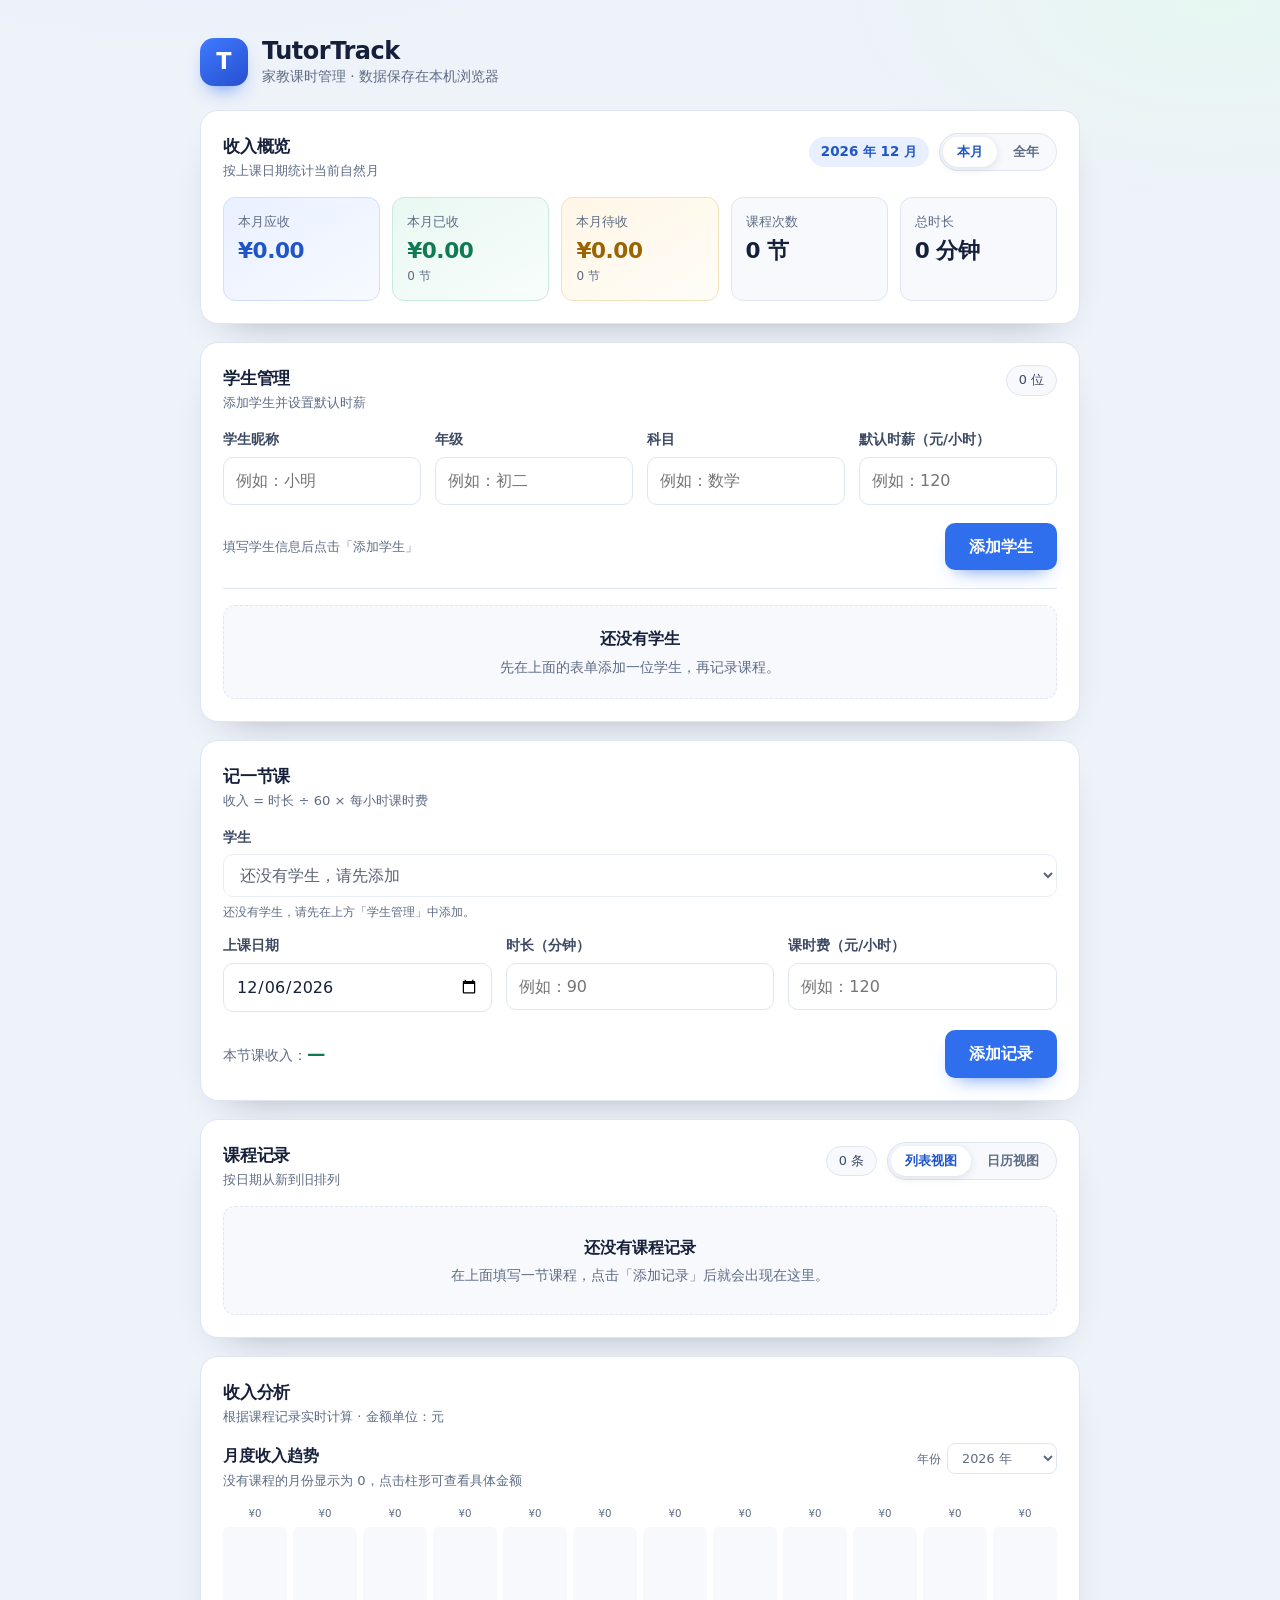
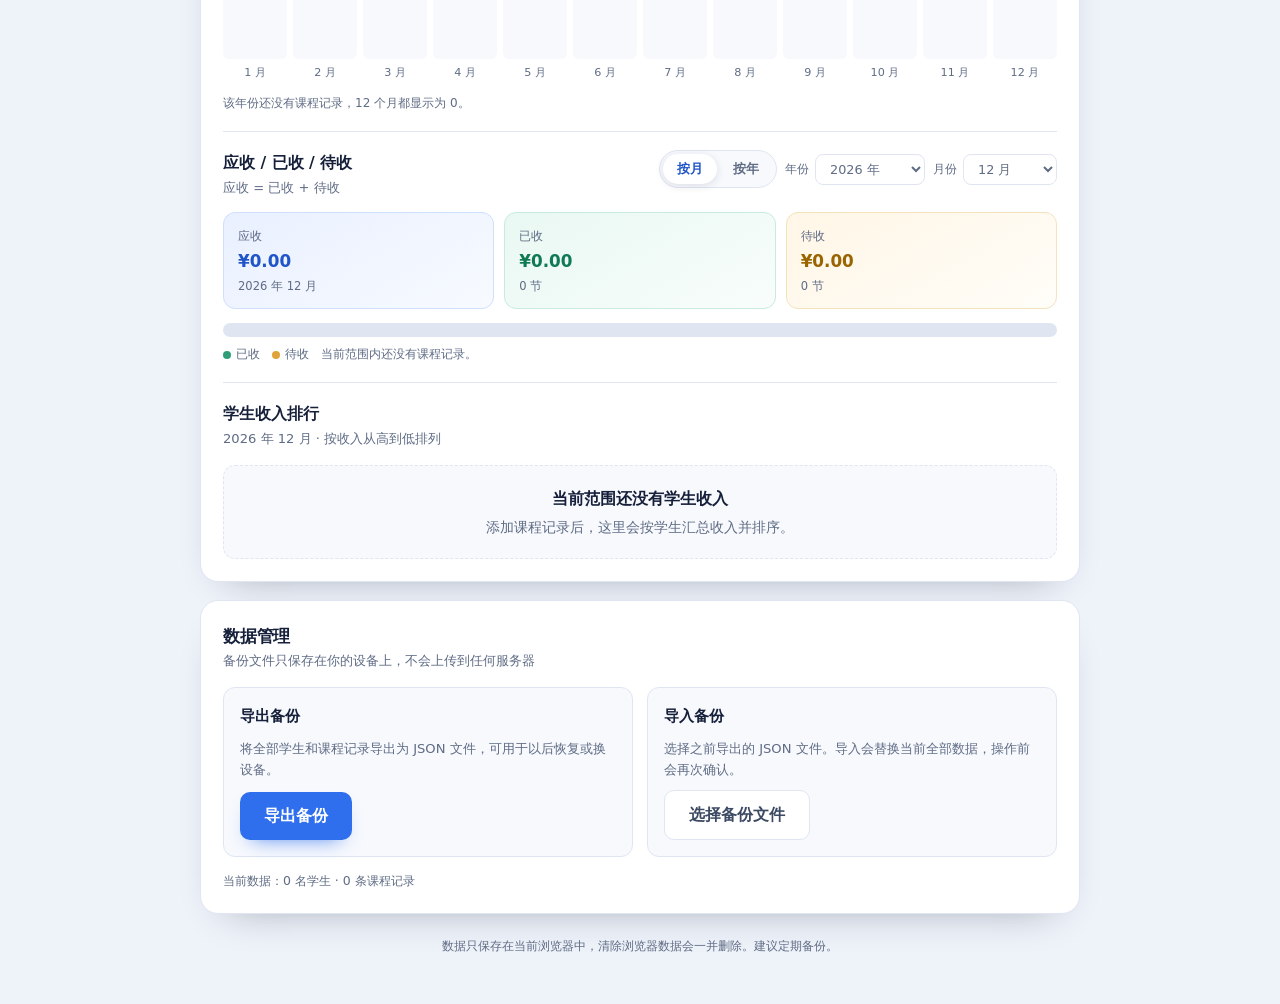
==== index.html @ cd9ab3ee "First version for Simplified Chinese" ====
<!DOCTYPE html>
<html lang="zh-CN">
<head>
  <meta charset="UTF-8">
  <meta name="viewport" content="width=device-width, initial-scale=1">
  <meta name="color-scheme" content="light">
  <title>TutorTrack · 家教课时管理</title>
  <meta name="description" content="管理学生、记录家教课程、自动计算收入，支持日历视图、收入图表、本地 JSON 备份恢复的网页应用。">
  <link rel="icon" href="data:image/svg+xml,%3Csvg xmlns='http://www.w3.org/2000/svg' viewBox='0 0 64 64'%3E%3Crect width='64' height='64' rx='14' fill='%232f6fed'/%3E%3Ctext x='32' y='45' font-family='Segoe UI, sans-serif' font-size='34' font-weight='700' fill='white' text-anchor='middle'%3ET%3C/text%3E%3C/svg%3E">
  <link rel="stylesheet" href="css/style.css">
</head>
<body>
  <a class="skip-link" href="#main">跳到主要内容</a>

  <div class="page">
    <header class="site-header">
      <div class="brand">
        <span class="brand__mark" aria-hidden="true">T</span>
        <div>
          <h1 class="brand__name">TutorTrack</h1>
          <p class="brand__tagline">家教课时管理 · 数据保存在本机浏览器</p>
        </div>
      </div>
    </header>

    <div id="storage-warning" class="banner" role="alert" hidden></div>

    <main id="main">
      <!-- 收入概览 -->
      <section class="panel" aria-labelledby="stats-title">
        <div class="panel__head">
          <div>
            <h2 id="stats-title">收入概览</h2>
            <p class="muted" id="stats-hint">只统计当前自然月</p>
          </div>
          <div class="stats-controls">
            <p class="period-label" id="period-label">—</p>
            <div class="segmented" role="group" aria-label="统计范围">
              <button type="button" data-period="month" aria-pressed="true">本月</button>
              <button type="button" data-period="year" aria-pressed="false">全年</button>
            </div>
          </div>
        </div>

        <div class="stats">
          <article class="stat stat--income">
            <p class="stat__label" id="stat-receivable-label">本月应收</p>
            <p class="stat__value" id="stat-receivable">¥0.00</p>
          </article>
          <article class="stat stat--paid">
            <p class="stat__label" id="stat-paid-label">本月已收</p>
            <p class="stat__value" id="stat-paid">¥0.00</p>
            <p class="stat__sub" id="stat-paid-sub">0 节</p>
          </article>
          <article class="stat stat--unpaid">
            <p class="stat__label" id="stat-unpaid-label">本月待收</p>
            <p class="stat__value" id="stat-unpaid">¥0.00</p>
            <p class="stat__sub" id="stat-unpaid-sub">0 节</p>
          </article>
          <article class="stat">
            <p class="stat__label">课程次数</p>
            <p class="stat__value" id="stat-count">0 节</p>
          </article>
          <article class="stat">
            <p class="stat__label">总时长</p>
            <p class="stat__value" id="stat-duration">0 分钟</p>
          </article>
        </div>
      </section>

      <!-- 学生管理 -->
      <section class="panel" aria-labelledby="students-title">
        <div class="panel__head">
          <div>
            <h2 id="students-title">学生管理</h2>
            <p class="muted">添加学生并设置默认时薪</p>
          </div>
          <p class="count-badge" id="student-count">0 位</p>
        </div>

        <form id="student-form" novalidate>
          <div class="form-grid form-grid--students">
            <div class="field">
              <label for="student-name">学生昵称</label>
              <input type="text" id="student-name" name="name" maxlength="20" placeholder="例如：小明" autocomplete="off" required>
              <p class="field__error" id="student-name-error" hidden></p>
            </div>

            <div class="field">
              <label for="student-grade">年级</label>
              <input type="text" id="student-grade" name="grade" maxlength="20" placeholder="例如：初二">
              <p class="field__error" id="student-grade-error" hidden></p>
            </div>

            <div class="field">
              <label for="student-subject">科目</label>
              <input type="text" id="student-subject" name="subject" maxlength="20" placeholder="例如：数学">
              <p class="field__error" id="student-subject-error" hidden></p>
            </div>

            <div class="field">
              <label for="student-rate">默认时薪（元/小时）</label>
              <input type="number" id="student-rate" name="rate" min="0" max="10000" step="10" inputmode="decimal" placeholder="例如：120" required>
              <p class="field__error" id="student-rate-error" hidden></p>
            </div>
          </div>

          <div class="form-footer">
            <p class="muted" id="student-form-hint">填写学生信息后点击「添加学生」</p>
            <div class="form-actions">
              <button type="button" class="btn btn--ghost" id="student-cancel" hidden>取消编辑</button>
              <button type="submit" class="btn btn--primary" id="student-submit">添加学生</button>
            </div>
          </div>
        </form>

        <ul class="student-list" id="student-list"></ul>

        <div class="empty empty--compact" id="student-empty-state">
          <p class="empty__title">还没有学生</p>
          <p class="empty__hint">先在上面的表单添加一位学生，再记录课程。</p>
        </div>
      </section>

      <!-- 添加记录 -->
      <section class="panel" aria-labelledby="form-title">
        <div class="panel__head">
          <div>
            <h2 id="form-title">记一节课</h2>
            <p class="muted">收入 = 时长 ÷ 60 × 每小时课时费</p>
          </div>
        </div>

        <form id="lesson-form" novalidate>
          <div class="form-grid">
            <div class="field field--full">
              <label for="student">学生</label>
              <select id="student" name="studentId" required>
                <option value="">还没有学生，请先添加</option>
              </select>
              <p class="field__hint" id="student-hint" hidden>还没有学生，请先在上方「学生管理」中添加。</p>
              <p class="field__error" id="student-error" hidden></p>
            </div>

            <div class="field">
              <label for="date">上课日期</label>
              <input type="date" id="date" name="date" required>
              <p class="field__error" id="date-error" hidden></p>
            </div>

            <div class="field">
              <label for="duration">时长（分钟）</label>
              <input type="number" id="duration" name="duration" min="1" max="1440" step="1" inputmode="numeric" placeholder="例如：90" required>
              <p class="field__error" id="duration-error" hidden></p>
            </div>

            <div class="field">
              <label for="rate">课时费（元/小时）</label>
              <input type="number" id="rate" name="rate" min="0" max="10000" step="10" inputmode="decimal" placeholder="例如：120" required>
              <p class="field__error" id="rate-error" hidden></p>
            </div>
          </div>

          <div class="form-footer">
            <p class="income-preview">本节课收入：<strong id="income-preview">—</strong></p>
            <button type="submit" class="btn btn--primary">添加记录</button>
          </div>
        </form>
      </section>

      <!-- 课程记录 -->
      <section class="panel" aria-labelledby="records-title">
        <div class="panel__head">
          <div>
            <h2 id="records-title">课程记录</h2>
            <p class="muted" id="records-hint">按日期从新到旧排列</p>
          </div>
          <div class="records-controls">
            <p class="count-badge" id="lesson-count">0 条</p>
            <div class="segmented" role="group" aria-label="课程记录视图">
              <button type="button" data-view="list" aria-pressed="true">列表视图</button>
              <button type="button" data-view="calendar" aria-pressed="false">日历视图</button>
            </div>
          </div>
        </div>

        <div id="list-view">
          <ul class="lesson-list" id="lesson-list"></ul>

          <div class="empty" id="empty-state">
            <p class="empty__title">还没有课程记录</p>
            <p class="empty__hint">在上面填写一节课程，点击「添加记录」后就会出现在这里。</p>
          </div>
        </div>

        <div class="calendar" id="calendar-view" hidden>
          <div class="calendar__toolbar">
            <div class="calendar__nav">
              <button type="button" class="btn-icon btn-icon--nav" data-action="calendar-prev" aria-label="上个月">‹</button>
              <p class="calendar__title" id="calendar-title">—</p>
              <button type="button" class="btn-icon btn-icon--nav" data-action="calendar-next" aria-label="下个月">›</button>
            </div>
            <button type="button" class="btn btn--ghost btn--small" data-action="calendar-today">今天</button>
          </div>

          <div class="calendar__weekdays" aria-hidden="true">
            <span>一</span>
            <span>二</span>
            <span>三</span>
            <span>四</span>
            <span>五</span>
            <span>六</span>
            <span>日</span>
          </div>

          <div class="calendar__grid" id="calendar-grid" role="grid" aria-label="课程日历"></div>

          <div class="calendar__detail">
            <div class="calendar__detail-head">
              <div>
                <h3 id="calendar-day-title">选择日期</h3>
                <p class="muted" id="calendar-day-summary">点击日历中的日期查看当天课程。</p>
              </div>
              <p class="count-badge" id="calendar-day-count">0 条</p>
            </div>

            <ul class="lesson-list lesson-list--day" id="calendar-day-list"></ul>

            <div class="empty empty--compact" id="calendar-day-empty" hidden>
              <p class="empty__title" id="calendar-day-empty-title">当天没有课程</p>
              <p class="empty__hint" id="calendar-day-empty-hint">可以选择其他日期，或在上方「记一节课」中添加。</p>
            </div>
          </div>
        </div>
      </section>

      <!-- 收入分析 -->
      <section class="panel" aria-labelledby="analysis-title">
        <div class="panel__head">
          <div>
            <h2 id="analysis-title">收入分析</h2>
            <p class="muted">根据课程记录实时计算 · 金额单位：元</p>
          </div>
        </div>

        <article class="analysis-block">
          <div class="analysis-block__head">
            <div>
              <h3>月度收入趋势</h3>
              <p class="muted">没有课程的月份显示为 0，点击柱形可查看具体金额</p>
            </div>
            <label class="select-inline" for="trend-year">
              <span>年份</span>
              <select id="trend-year"></select>
            </label>
          </div>

          <div class="chart-scroll">
            <div class="trend-chart" id="trend-chart" role="img" aria-label="月度收入趋势图"></div>
          </div>
          <p class="chart-note" id="trend-empty" hidden>该年份还没有课程记录，12 个月都显示为 0。</p>
        </article>

        <article class="analysis-block">
          <div class="analysis-block__head">
            <div>
              <h3>应收 / 已收 / 待收</h3>
              <p class="muted">应收 = 已收 + 待收</p>
            </div>
            <div class="analysis-range">
              <div class="segmented" role="group" aria-label="收入对比范围">
                <button type="button" data-analysis-period="month" aria-pressed="true">按月</button>
                <button type="button" data-analysis-period="year" aria-pressed="false">按年</button>
              </div>
              <label class="select-inline" for="analysis-year">
                <span>年份</span>
                <select id="analysis-year"></select>
              </label>
              <label class="select-inline" for="analysis-month">
                <span>月份</span>
                <select id="analysis-month"></select>
              </label>
            </div>
          </div>

          <div class="payment-cards">
            <div class="payment-card payment-card--total">
              <p class="payment-card__label">应收</p>
              <p class="payment-card__value" id="analysis-receivable">¥0.00</p>
              <p class="payment-card__sub" id="analysis-range-label">—</p>
            </div>
            <div class="payment-card payment-card--paid">
              <p class="payment-card__label">已收</p>
              <p class="payment-card__value" id="analysis-paid">¥0.00</p>
              <p class="payment-card__sub" id="analysis-paid-sub">0 节</p>
            </div>
            <div class="payment-card payment-card--unpaid">
              <p class="payment-card__label">待收</p>
              <p class="payment-card__value" id="analysis-unpaid">¥0.00</p>
              <p class="payment-card__sub" id="analysis-unpaid-sub">0 节</p>
            </div>
          </div>

          <div class="split-bar" id="payment-bar" role="img" aria-label="已收与待收占比">
            <span class="split-bar__paid" id="payment-bar-paid"></span>
            <span class="split-bar__unpaid" id="payment-bar-unpaid"></span>
          </div>
          <div class="chart-legend">
            <span><i class="legend-dot legend-dot--paid" aria-hidden="true"></i>已收</span>
            <span><i class="legend-dot legend-dot--unpaid" aria-hidden="true"></i>待收</span>
            <span class="chart-note" id="payment-empty" hidden>当前范围内还没有课程记录。</span>
          </div>
        </article>

        <article class="analysis-block">
          <div class="analysis-block__head">
            <div>
              <h3>学生收入排行</h3>
              <p class="muted" id="student-chart-hint">按收入从高到低排列</p>
            </div>
          </div>

          <div class="rank-chart" id="student-chart"></div>
          <div class="empty empty--compact" id="student-chart-empty" hidden>
            <p class="empty__title">当前范围还没有学生收入</p>
            <p class="empty__hint">添加课程记录后，这里会按学生汇总收入并排序。</p>
          </div>
        </article>
      </section>

      <!-- 数据管理 -->
      <section class="panel" aria-labelledby="data-title">
        <div class="panel__head">
          <div>
            <h2 id="data-title">数据管理</h2>
            <p class="muted">备份文件只保存在你的设备上，不会上传到任何服务器</p>
          </div>
        </div>

        <div class="data-grid">
          <article class="data-card">
            <h3>导出备份</h3>
            <p class="muted">将全部学生和课程记录导出为 JSON 文件，可用于以后恢复或换设备。</p>
            <button type="button" class="btn btn--primary" id="export-backup">导出备份</button>
          </article>

          <article class="data-card">
            <h3>导入备份</h3>
            <p class="muted">选择之前导出的 JSON 文件。导入会替换当前全部数据，操作前会再次确认。</p>
            <input type="file" id="import-file" accept="application/json,.json" hidden>
            <button type="button" class="btn btn--ghost" id="import-trigger">选择备份文件</button>
            <p class="data-status" id="import-status" role="status" hidden></p>
          </article>
        </div>

        <p class="data-summary" id="data-summary">当前数据：0 名学生 · 0 条课程记录</p>
      </section>
    </main>

    <footer class="site-footer">
      <p>数据只保存在当前浏览器中，清除浏览器数据会一并删除。建议定期备份。</p>
    </footer>
  </div>

  <!-- 学生列表项模板 -->
  <template id="student-item-template">
    <li class="student">
      <div class="student__who">
        <p class="student__name" data-field="name"></p>
        <p class="student__meta" data-field="meta"></p>
      </div>
      <p class="student__rate" data-field="rate"></p>
      <div class="student__actions">
        <button type="button" class="btn-icon" data-action="edit-student">编辑</button>
        <button type="button" class="btn-icon btn-icon--danger" data-action="delete-student">删除</button>
      </div>
    </li>
  </template>

  <!-- 课程列表项模板 -->
  <template id="lesson-item-template">
    <li class="lesson">
      <div class="lesson__who">
        <p class="lesson__student" data-field="student"></p>
        <p class="lesson__date" data-field="date"></p>
      </div>
      <p class="lesson__meta">
        <span data-field="duration"></span>
        <span class="lesson__dot" aria-hidden="true">·</span>
        <span data-field="rate"></span>
      </p>
      <p class="lesson__income" data-field="income"></p>
      <div class="lesson__side">
        <span class="status-badge" data-field="status"></span>
        <div class="lesson__actions">
          <button type="button" class="btn-icon" data-action="toggle-paid"></button>
          <button type="button" class="btn-icon" data-action="edit">编辑</button>
          <button type="button" class="btn-icon btn-icon--danger" data-action="delete">删除</button>
        </div>
      </div>
    </li>
  </template>

  <!-- 日历当天课程模板 -->
  <template id="calendar-lesson-template">
    <li class="day-lesson">
      <div class="day-lesson__main">
        <p class="day-lesson__student" data-field="student"></p>
        <p class="day-lesson__meta">
          <span data-field="duration"></span>
          <span class="lesson__dot" aria-hidden="true">·</span>
          <span data-field="rate"></span>
        </p>
      </div>
      <p class="day-lesson__income" data-field="income"></p>
      <span class="status-badge" data-field="status"></span>
      <div class="day-lesson__actions">
        <button type="button" class="btn-icon" data-action="toggle-paid"></button>
        <button type="button" class="btn-icon" data-action="edit">编辑</button>
        <button type="button" class="btn-icon btn-icon--danger" data-action="delete">删除</button>
      </div>
    </li>
  </template>

  <!-- 编辑课程弹窗 -->
  <dialog class="modal" id="lesson-dialog" aria-labelledby="lesson-dialog-title">
    <form id="lesson-edit-form" class="modal__body" novalidate>
      <div class="modal__head">
        <div>
          <h2 id="lesson-dialog-title">编辑课程记录</h2>
          <p class="muted">修改后点击「保存」，原记录会被更新。</p>
        </div>
        <button type="button" class="modal__close" data-action="close-edit" aria-label="关闭编辑窗口">×</button>
      </div>

      <div class="form-grid">
        <div class="field field--full">
          <label for="edit-student">学生</label>
          <select id="edit-student" name="studentId" required></select>
          <p class="field__error" id="edit-student-error" hidden></p>
        </div>

        <div class="field">
          <label for="edit-date">上课日期</label>
          <input type="date" id="edit-date" name="date" required>
          <p class="field__error" id="edit-date-error" hidden></p>
        </div>

        <div class="field">
          <label for="edit-duration">时长（分钟）</label>
          <input type="number" id="edit-duration" name="duration" min="1" max="1440" step="1" inputmode="numeric" required>
          <p class="field__error" id="edit-duration-error" hidden></p>
        </div>

        <div class="field">
          <label for="edit-rate">课时费（元/小时）</label>
          <input type="number" id="edit-rate" name="rate" min="0" max="10000" step="10" inputmode="decimal" required>
          <p class="field__error" id="edit-rate-error" hidden></p>
        </div>

        <div class="field field--full">
          <span class="field-label">收款状态</span>
          <div class="radio-row">
            <label class="radio">
              <input type="radio" name="paid" value="unpaid">
              <span>待收款</span>
            </label>
            <label class="radio">
              <input type="radio" name="paid" value="paid">
              <span>已收款</span>
            </label>
          </div>
        </div>
      </div>

      <div class="modal__footer">
        <p class="income-preview">本节课收入：<strong id="edit-income-preview">—</strong></p>
        <div class="form-actions">
          <button type="button" class="btn btn--ghost" id="lesson-edit-cancel">取消</button>
          <button type="submit" class="btn btn--primary">保存</button>
        </div>
      </div>
    </form>
  </dialog>

  <div class="toast" id="toast" role="status" aria-live="polite" hidden></div>

  <noscript>
    <div class="banner">这个页面需要启用 JavaScript 才能工作，请在浏览器设置中允许 JavaScript。</div>
  </noscript>

  <!-- 顺序很重要：calc → storage → ui → app -->
  <script src="js/calc.js" defer></script>
  <script src="js/storage.js" defer></script>
  <script src="js/ui.js" defer></script>
  <script src="js/app.js" defer></script>
</body>
</html>
---- css/style.css ----
/* ============================================================
   TutorTrack 样式
   1. 变量与基础
   2. 布局与标题
   3. 概览卡片
   4. 表单
   5. 记录列表、日历、收入分析、数据管理
   6. 提示、空状态、页脚
   7. 响应式
   ============================================================ */

/* ---------- 1. 变量与基础 ---------- */
:root {
  --bg: #eef2f9;
  --surface: #ffffff;
  --surface-soft: #f7f9fd;
  --ink: #16203a;
  --ink-soft: #3d4a63;
  --muted: #5f6c85;
  --line: #dfe6f2;
  --primary: #2f6fed;
  --primary-dark: #1f55c9;
  --primary-soft: #e8efff;
  --success: #107a54;
  --danger: #cf3b3b;
  --danger-soft: #fdeaea;
  --radius-lg: 18px;
  --radius-md: 12px;
  --shadow: 0 18px 40px -28px rgba(22, 32, 58, 0.45);
  --font: "Segoe UI", "Microsoft YaHei", "PingFang SC", system-ui, -apple-system, sans-serif;
}

*,
*::before,
*::after {
  box-sizing: border-box;
}

[hidden] {
  display: none !important;
}

html {
  -webkit-text-size-adjust: 100%;
}

body {
  margin: 0;
  min-height: 100vh;
  font-family: var(--font);
  font-size: 16px;
  line-height: 1.6;
  color: var(--ink);
  background:
    radial-gradient(900px 420px at 15% -8%, #dfe9ff 0%, transparent 60%),
    radial-gradient(700px 380px at 95% 0%, #e6f7f1 0%, transparent 55%),
    var(--bg);
}

h1,
h2,
p {
  margin: 0;
}

button,
input,
select {
  font: inherit;
  color: inherit;
}

:focus-visible {
  outline: 3px solid rgba(47, 111, 237, 0.4);
  outline-offset: 2px;
}

.skip-link {
  position: absolute;
  left: -9999px;
  top: 0;
  padding: 8px 16px;
  background: var(--surface);
  color: var(--primary-dark);
  border-radius: 0 0 10px 0;
  z-index: 100;
}

.skip-link:focus {
  left: 0;
}

/* ---------- 2. 布局与标题 ---------- */
.page {
  width: min(100% - 32px, 880px);
  margin: 0 auto;
  padding: 36px 0 48px;
}

.site-header {
  margin-bottom: 22px;
}

.brand {
  display: flex;
  align-items: center;
  gap: 14px;
}

.brand__mark {
  display: grid;
  place-items: center;
  width: 48px;
  height: 48px;
  flex: 0 0 auto;
  border-radius: 14px;
  background: linear-gradient(145deg, #3f7bff, #274ecf);
  color: #fff;
  font-size: 1.4rem;
  font-weight: 800;
  box-shadow: 0 10px 20px -10px rgba(47, 111, 237, 0.9);
}

.brand__name {
  font-size: 1.5rem;
  letter-spacing: -0.02em;
  line-height: 1.25;
}

.brand__tagline {
  color: var(--muted);
  font-size: 0.85rem;
}

.panel {
  margin-bottom: 18px;
  padding: 22px;
  background: var(--surface);
  border: 1px solid var(--line);
  border-radius: var(--radius-lg);
  box-shadow: var(--shadow);
}

.panel__head {
  display: flex;
  align-items: flex-start;
  justify-content: space-between;
  gap: 16px;
  margin-bottom: 16px;
}

.panel__head h2 {
  font-size: 1.05rem;
  letter-spacing: -0.01em;
}

.muted {
  color: var(--muted);
  font-size: 0.82rem;
}

.period-label {
  flex: 0 0 auto;
  padding: 4px 12px;
  border-radius: 999px;
  background: var(--primary-soft);
  color: var(--primary-dark);
  font-size: 0.84rem;
  font-weight: 600;
  white-space: nowrap;
}

.stats-controls {
  display: flex;
  align-items: center;
  justify-content: flex-end;
  flex-wrap: wrap;
  gap: 10px;
}

.segmented {
  display: inline-flex;
  gap: 2px;
  padding: 3px;
  border: 1px solid var(--line);
  border-radius: 999px;
  background: var(--surface-soft);
}

.segmented button {
  padding: 5px 14px;
  border: 0;
  border-radius: 999px;
  background: transparent;
  color: var(--muted);
  font-size: 0.8rem;
  font-weight: 600;
  cursor: pointer;
  transition: background 0.15s ease, color 0.15s ease, box-shadow 0.15s ease;
}

.segmented button[aria-pressed="true"] {
  background: #fff;
  color: var(--primary-dark);
  box-shadow: 0 2px 8px rgba(22, 32, 58, 0.12);
}

/* ---------- 3. 概览卡片 ---------- */
.stats {
  display: grid;
  grid-template-columns: repeat(5, minmax(0, 1fr));
  gap: 12px;
}

.stat {
  padding: 14px;
  border: 1px solid var(--line);
  border-radius: var(--radius-md);
  background: var(--surface-soft);
}

.stat--income {
  border-color: #cfe0ff;
  background: linear-gradient(150deg, #e9f0ff, #f7faff);
}

.stat--paid {
  border-color: #c8ebdd;
  background: linear-gradient(150deg, #e9f8f2, #f8fdfb);
}

.stat--unpaid {
  border-color: #f4e2bd;
  background: linear-gradient(150deg, #fff6e6, #fffdf8);
}

.stat__label {
  color: var(--muted);
  font-size: 0.8rem;
}

.stat__value {
  margin-top: 4px;
  font-size: clamp(1.05rem, 2.3vw, 1.35rem);
  font-weight: 700;
  font-variant-numeric: tabular-nums;
  letter-spacing: -0.02em;
  line-height: 1.35;
  overflow-wrap: anywhere;
}

.stat__sub {
  margin-top: 2px;
  color: var(--muted);
  font-size: 0.75rem;
}

.stat--income .stat__value {
  color: var(--primary-dark);
}

.stat--paid .stat__value {
  color: var(--success);
}

.stat--unpaid .stat__value {
  color: #9a6400;
}

/* ---------- 4. 表单 ---------- */
.form-grid {
  display: grid;
  grid-template-columns: repeat(6, minmax(0, 1fr));
  gap: 14px;
}

.form-grid--students {
  grid-template-columns: repeat(4, minmax(0, 1fr));
}

.form-grid--students > .field {
  grid-column: span 1;
}

.field {
  display: flex;
  flex-direction: column;
  gap: 6px;
  grid-column: span 2;
}

.field--full {
  grid-column: 1 / -1;
}

.field label {
  color: var(--ink-soft);
  font-size: 0.85rem;
  font-weight: 600;
}

input[type="text"],
input[type="date"],
input[type="number"],
select {
  width: 100%;
  min-width: 0;
  padding: 10px 12px;
  background: #fff;
  border: 1px solid var(--line);
  border-radius: 10px;
  transition: border-color 0.15s ease, box-shadow 0.15s ease;
}

select {
  cursor: pointer;
}

input:hover,
select:hover {
  border-color: #c6d2e6;
}

input:focus,
select:focus {
  outline: none;
  border-color: var(--primary);
  box-shadow: 0 0 0 3px rgba(47, 111, 237, 0.15);
}

input.is-invalid,
select.is-invalid {
  border-color: var(--danger);
  box-shadow: 0 0 0 3px rgba(207, 59, 59, 0.12);
}

.field__error {
  color: var(--danger);
  font-size: 0.78rem;
  line-height: 1.4;
}

.field__hint {
  color: var(--muted);
  font-size: 0.78rem;
  line-height: 1.4;
}

.form-footer {
  display: flex;
  align-items: center;
  justify-content: space-between;
  flex-wrap: wrap;
  gap: 14px;
  margin-top: 18px;
}

.income-preview {
  color: var(--muted);
  font-size: 0.9rem;
}

.income-preview strong {
  color: var(--success);
  font-size: 1.15rem;
  font-variant-numeric: tabular-nums;
}

.btn {
  border: 0;
  border-radius: 10px;
  padding: 11px 24px;
  font-weight: 600;
  cursor: pointer;
  transition: background 0.15s ease, transform 0.1s ease;
}

.btn--primary {
  background: var(--primary);
  color: #fff;
  box-shadow: 0 10px 20px -12px rgba(47, 111, 237, 0.9);
}

.btn--primary:hover {
  background: var(--primary-dark);
}

.btn--primary:active {
  transform: translateY(1px);
}

.btn--ghost {
  background: #fff;
  border: 1px solid var(--line);
  color: var(--ink-soft);
}

.btn--ghost:hover {
  border-color: var(--primary);
  background: var(--primary-soft);
  color: var(--primary-dark);
}

.form-actions {
  display: flex;
  flex-wrap: wrap;
  gap: 8px;
}

/* ---------- 5. 记录列表 ---------- */
.count-badge {
  flex: 0 0 auto;
  padding: 4px 12px;
  border: 1px solid var(--line);
  border-radius: 999px;
  background: var(--surface-soft);
  color: var(--ink-soft);
  font-size: 0.8rem;
  white-space: nowrap;
}

.lesson-list {
  margin: 0;
  padding: 0;
  list-style: none;
}

.lesson {
  display: grid;
  grid-template-columns: minmax(0, 1fr) 150px 100px 184px;
  grid-template-areas: "who meta income side";
  align-items: center;
  gap: 12px;
  padding: 13px 2px;
  border-top: 1px solid var(--line);
}

.lesson:first-child {
  border-top: 0;
}

.lesson__who {
  grid-area: who;
  min-width: 0;
}

.lesson__student {
  font-weight: 600;
  overflow: hidden;
  text-overflow: ellipsis;
  white-space: nowrap;
}

.lesson__date {
  color: var(--muted);
  font-size: 0.78rem;
  font-variant-numeric: tabular-nums;
}

.lesson__meta {
  grid-area: meta;
  display: flex;
  flex-wrap: wrap;
  align-items: center;
  gap: 4px 6px;
  color: var(--ink-soft);
  font-size: 0.82rem;
}

.lesson__dot {
  color: #b9c4d8;
}

.lesson__income {
  grid-area: income;
  text-align: right;
  color: var(--success);
  font-weight: 700;
  font-variant-numeric: tabular-nums;
}

.lesson__side {
  grid-area: side;
  display: flex;
  flex-direction: column;
  align-items: flex-end;
  gap: 5px;
  min-width: 0;
}

.lesson__actions {
  display: flex;
  flex-wrap: wrap;
  justify-content: flex-end;
  gap: 2px;
}

.status-badge {
  display: inline-flex;
  align-items: center;
  gap: 5px;
  padding: 2px 10px;
  border-radius: 999px;
  font-size: 0.74rem;
  font-weight: 600;
  white-space: nowrap;
}

.status-badge::before {
  content: "";
  width: 6px;
  height: 6px;
  border-radius: 50%;
  background: currentColor;
}

.status-badge--paid {
  background: #e4f6ee;
  color: var(--success);
}

.status-badge--unpaid {
  background: #fff3dd;
  color: #9a6400;
}

/* ---------- 5.1 学生列表 ---------- */
.student-list {
  margin: 18px 0 0;
  padding: 0;
  list-style: none;
  border-top: 1px solid var(--line);
}

.student {
  display: grid;
  grid-template-columns: minmax(0, 1fr) 130px auto;
  grid-template-areas: "who rate actions";
  align-items: center;
  gap: 12px;
  padding: 12px 2px;
  border-bottom: 1px solid var(--line);
}

.student:last-child {
  border-bottom: 0;
}

.student--editing {
  background: linear-gradient(90deg, rgba(47, 111, 237, 0.07), transparent);
}

.student__who {
  grid-area: who;
  min-width: 0;
}

.student__name {
  font-weight: 600;
  overflow: hidden;
  text-overflow: ellipsis;
  white-space: nowrap;
}

.student__meta {
  color: var(--muted);
  font-size: 0.78rem;
}

.student__rate {
  grid-area: rate;
  color: var(--ink-soft);
  font-size: 0.85rem;
  font-variant-numeric: tabular-nums;
  text-align: right;
}

.student__actions {
  grid-area: actions;
  display: flex;
  justify-content: flex-end;
  gap: 6px;
}

.btn-icon {
  padding: 4px 10px;
  border: 1px solid transparent;
  border-radius: 8px;
  background: transparent;
  color: var(--muted);
  font-size: 0.8rem;
  cursor: pointer;
  transition: background 0.15s ease, color 0.15s ease, border-color 0.15s ease;
}

.btn-icon:hover {
  background: var(--primary-soft);
  color: var(--primary-dark);
}

.btn-icon--danger:hover {
  border-color: #f6cccc;
  background: var(--danger-soft);
  color: var(--danger);
}

/* ---------- 5.2 编辑课程弹窗 ---------- */
.modal {
  width: min(100% - 32px, 560px);
  max-height: calc(100vh - 48px);
  margin: auto;
  padding: 0;
  border: 0;
  border-radius: var(--radius-lg);
  background: var(--surface);
  color: var(--ink);
  box-shadow: 0 30px 70px -30px rgba(22, 32, 58, 0.65);
  overflow: auto;
}

.modal::backdrop {
  background: rgba(22, 32, 58, 0.45);
}

.modal__body {
  padding: 22px;
}

.modal__head {
  display: flex;
  align-items: flex-start;
  justify-content: space-between;
  gap: 14px;
  margin-bottom: 18px;
}

.modal__head h2 {
  font-size: 1.08rem;
  letter-spacing: -0.01em;
}

.modal__close {
  flex: 0 0 auto;
  width: 32px;
  height: 32px;
  border: 1px solid var(--line);
  border-radius: 10px;
  background: #fff;
  color: var(--muted);
  font-size: 1.2rem;
  line-height: 1;
  cursor: pointer;
  transition: background 0.15s ease, color 0.15s ease, border-color 0.15s ease;
}

.modal__close:hover {
  border-color: var(--primary);
  background: var(--primary-soft);
  color: var(--primary-dark);
}

.modal__footer {
  display: flex;
  align-items: center;
  justify-content: space-between;
  flex-wrap: wrap;
  gap: 14px;
  margin-top: 20px;
  padding-top: 16px;
  border-top: 1px solid var(--line);
}

.field-label {
  color: var(--ink-soft);
  font-size: 0.85rem;
  font-weight: 600;
}

.radio-row {
  display: flex;
  flex-wrap: wrap;
  gap: 10px;
}

.radio {
  display: inline-flex;
  align-items: center;
  gap: 7px;
  padding: 8px 16px;
  border: 1px solid var(--line);
  border-radius: 999px;
  background: #fff;
  color: var(--ink-soft);
  font-size: 0.85rem;
  font-weight: 600;
  cursor: pointer;
  transition: border-color 0.15s ease, background 0.15s ease, color 0.15s ease;
}

.radio input {
  width: 15px;
  height: 15px;
  margin: 0;
  accent-color: var(--primary);
  cursor: pointer;
}

.radio:hover {
  border-color: #c6d2e6;
}

.radio:has(input:checked) {
  border-color: var(--primary);
  background: var(--primary-soft);
  color: var(--primary-dark);
}

/* ---------- 6. 提示、空状态、页脚 ---------- */
.banner {
  margin-bottom: 16px;
  padding: 12px 16px;
  border: 1px solid #f4dba5;
  border-radius: 12px;
  background: #fff6e5;
  color: #7a5200;
  font-size: 0.85rem;
}

.empty {
  padding: 28px 20px;
  border: 1px dashed var(--line);
  border-radius: var(--radius-md);
  background: var(--surface-soft);
  text-align: center;
}

.empty__title {
  font-weight: 600;
}

.empty__hint {
  margin-top: 4px;
  color: var(--muted);
  font-size: 0.86rem;
}

.empty--compact {
  margin-top: 16px;
  padding: 20px;
}

.toast {
  position: fixed;
  left: 50%;
  bottom: 24px;
  z-index: 50;
  max-width: min(90vw, 440px);
  padding: 11px 20px;
  transform: translateX(-50%);
  border-radius: 999px;
  background: #16203a;
  color: #fff;
  font-size: 0.86rem;
  text-align: center;
  box-shadow: 0 16px 30px -16px rgba(0, 0, 0, 0.6);
}

.toast[data-state="success"] {
  background: #0f5c40;
}

.toast[data-state="error"] {
  background: #8d2626;
}

.site-footer {
  margin-top: 22px;
  color: var(--muted);
  font-size: 0.78rem;
  text-align: center;
}

/* ---------- 5.3 视图切换与日历 ---------- */
.records-controls {
  display: flex;
  align-items: center;
  justify-content: flex-end;
  flex-wrap: wrap;
  gap: 10px;
}

.calendar {
  margin-top: 2px;
}

.calendar__toolbar {
  display: flex;
  align-items: center;
  justify-content: space-between;
  flex-wrap: wrap;
  gap: 12px;
  margin-bottom: 14px;
}

.calendar__nav {
  display: flex;
  align-items: center;
  gap: 8px;
}

.calendar__title {
  min-width: 132px;
  font-weight: 700;
  font-size: 1rem;
  text-align: center;
  font-variant-numeric: tabular-nums;
}

.btn-icon--nav {
  display: grid;
  place-items: center;
  width: 36px;
  height: 36px;
  border: 1px solid var(--line);
  border-radius: 10px;
  background: #fff;
  color: var(--ink-soft);
  font-size: 1.25rem;
  line-height: 1;
}

.btn-icon--nav:hover {
  border-color: var(--primary);
  background: var(--primary-soft);
  color: var(--primary-dark);
}

.btn--small {
  padding: 8px 16px;
  font-size: 0.84rem;
}

.calendar__weekdays {
  display: grid;
  grid-template-columns: repeat(7, minmax(0, 1fr));
  gap: 6px;
  margin-bottom: 6px;
}

.calendar__weekdays span {
  color: var(--muted);
  font-size: 0.72rem;
  font-weight: 600;
  text-align: center;
}

.calendar__grid {
  display: grid;
  grid-template-columns: repeat(7, minmax(0, 1fr));
  gap: 6px;
}

.calendar__cell {
  display: flex;
  flex-direction: column;
  align-items: flex-start;
  gap: 3px;
  min-width: 0;
  min-height: 88px;
  padding: 8px;
  border: 1px solid var(--line);
  border-radius: 10px;
  background: #fff;
  color: var(--ink);
  text-align: left;
  cursor: pointer;
  overflow: hidden;
  transition: border-color 0.15s ease, background 0.15s ease, box-shadow 0.15s ease;
}

.calendar__cell:hover {
  border-color: #c6d2e6;
  background: var(--surface-soft);
}

.calendar__cell--outside {
  background: #fbfcfe;
  color: #9aa6bb;
}

.calendar__cell--has-lessons {
  background: linear-gradient(160deg, #f2f7ff, #fff);
}

.calendar__cell--outside.calendar__cell--has-lessons {
  background: #f7f9fd;
  color: #9aa6bb;
}

.calendar__cell--today {
  border-color: var(--primary);
}

.calendar__cell--selected {
  border-color: var(--primary);
  background: var(--primary-soft);
  box-shadow: inset 0 0 0 1px var(--primary);
}

.calendar__cell--today .calendar__daynum {
  display: inline-grid;
  place-items: center;
  width: 22px;
  height: 22px;
  border-radius: 50%;
  background: var(--primary);
  color: #fff;
}

.calendar__daynum {
  font-size: 0.84rem;
  font-weight: 600;
  line-height: 1.2;
}

.calendar__cell-info {
  display: flex;
  flex-wrap: wrap;
  gap: 2px 6px;
  font-size: 0.68rem;
  line-height: 1.3;
}

.calendar__count {
  color: var(--primary-dark);
  font-weight: 700;
}

.calendar__amount {
  color: var(--success);
  font-variant-numeric: tabular-nums;
}

.calendar__names {
  display: block;
  max-width: 100%;
  color: var(--muted);
  font-size: 0.66rem;
  overflow: hidden;
  text-overflow: ellipsis;
  white-space: nowrap;
}

.calendar__detail {
  margin-top: 16px;
  padding-top: 16px;
  border-top: 1px solid var(--line);
}

.calendar__detail-head {
  display: flex;
  align-items: flex-start;
  justify-content: space-between;
  gap: 12px;
  margin-bottom: 10px;
}

.calendar__detail-head h3 {
  font-size: 0.98rem;
}

.lesson-list--day {
  margin-top: 4px;
}

.day-lesson {
  display: grid;
  grid-template-columns: minmax(0, 1fr) 110px 76px auto;
  grid-template-areas: "main income status actions";
  align-items: center;
  gap: 10px;
  padding: 10px 2px;
  border-top: 1px solid var(--line);
}

.day-lesson:first-child {
  border-top: 0;
}

.day-lesson__main {
  grid-area: main;
  min-width: 0;
}

.day-lesson__student {
  font-weight: 600;
  overflow: hidden;
  text-overflow: ellipsis;
  white-space: nowrap;
}

.day-lesson__meta {
  display: flex;
  flex-wrap: wrap;
  gap: 4px 6px;
  color: var(--ink-soft);
  font-size: 0.78rem;
}

.day-lesson__income {
  grid-area: income;
  color: var(--success);
  font-weight: 700;
  font-variant-numeric: tabular-nums;
  text-align: right;
}

.day-lesson [data-field="status"] {
  grid-area: status;
  justify-self: center;
}

.day-lesson__actions {
  grid-area: actions;
  display: flex;
  flex-wrap: wrap;
  justify-content: flex-end;
  gap: 2px;
}

/* ---------- 5.4 收入分析 ---------- */
.analysis-block {
  padding: 18px 0;
  border-top: 1px solid var(--line);
}

.analysis-block:first-of-type {
  padding-top: 0;
  border-top: 0;
}

.analysis-block:last-child {
  padding-bottom: 0;
}

.analysis-block__head {
  display: flex;
  align-items: flex-start;
  justify-content: space-between;
  flex-wrap: wrap;
  gap: 14px;
  margin-bottom: 14px;
}

.analysis-block h3 {
  font-size: 0.98rem;
  margin: 0 0 2px;
}

.analysis-range {
  display: flex;
  align-items: center;
  flex-wrap: wrap;
  gap: 8px;
}

.select-inline {
  display: inline-flex;
  align-items: center;
  gap: 6px;
  color: var(--muted);
  font-size: 0.78rem;
  white-space: nowrap;
}

.select-inline select {
  width: auto;
  padding: 6px 28px 6px 10px;
  border-radius: 8px;
  background-color: #fff;
  font-size: 0.8rem;
}

.chart-scroll {
  overflow-x: auto;
  padding-bottom: 4px;
}

.trend-chart {
  display: grid;
  grid-template-columns: repeat(12, minmax(46px, 1fr));
  align-items: end;
  gap: 6px;
  min-width: 620px;
}

.trend-chart__col {
  display: flex;
  flex-direction: column;
  align-items: center;
  gap: 5px;
  min-width: 0;
}

.trend-chart__value {
  color: var(--muted);
  font-size: 0.64rem;
  white-space: nowrap;
  font-variant-numeric: tabular-nums;
}

.trend-chart__track {
  display: flex;
  align-items: flex-end;
  width: 100%;
  height: 132px;
  border-radius: 6px;
  background: var(--surface-soft);
  overflow: hidden;
}

.trend-chart__bar {
  display: block;
  width: 100%;
  border-radius: 6px 6px 0 0;
  background: linear-gradient(180deg, #5b90ff, #2f6fed);
  transition: height 0.2s ease;
}

.trend-chart__label {
  color: var(--muted);
  font-size: 0.7rem;
  white-space: nowrap;
}

.chart-note {
  color: var(--muted);
  font-size: 0.75rem;
}

#trend-empty {
  margin-top: 8px;
}

.payment-cards {
  display: grid;
  grid-template-columns: repeat(3, minmax(0, 1fr));
  gap: 10px;
}

.payment-card {
  padding: 13px 14px;
  border: 1px solid var(--line);
  border-radius: var(--radius-md);
  background: var(--surface-soft);
}

.payment-card--total {
  border-color: #cfe0ff;
  background: linear-gradient(150deg, #e9f0ff, #f7faff);
}

.payment-card--paid {
  border-color: #c8ebdd;
  background: linear-gradient(150deg, #e9f8f2, #f8fdfb);
}

.payment-card--unpaid {
  border-color: #f4e2bd;
  background: linear-gradient(150deg, #fff6e6, #fffdf8);
}

.payment-card__label {
  color: var(--muted);
  font-size: 0.78rem;
}

.payment-card__value {
  margin-top: 2px;
  font-size: 1.05rem;
  font-weight: 700;
  font-variant-numeric: tabular-nums;
  overflow-wrap: anywhere;
}

.payment-card--total .payment-card__value {
  color: var(--primary-dark);
}

.payment-card--paid .payment-card__value {
  color: var(--success);
}

.payment-card--unpaid .payment-card__value {
  color: #9a6400;
}

.payment-card__sub {
  margin-top: 2px;
  color: var(--muted);
  font-size: 0.72rem;
}

.split-bar {
  display: flex;
  height: 14px;
  margin-top: 14px;
  border-radius: 999px;
  background: var(--line);
  overflow: hidden;
}

.split-bar__paid {
  background: #2f9e78;
  transition: width 0.2s ease;
}

.split-bar__unpaid {
  background: #e0a33a;
  transition: width 0.2s ease;
}

.chart-legend {
  display: flex;
  align-items: center;
  flex-wrap: wrap;
  gap: 12px;
  margin-top: 8px;
  color: var(--muted);
  font-size: 0.75rem;
}

.chart-legend > span {
  display: inline-flex;
  align-items: center;
  gap: 5px;
}

.legend-dot {
  display: inline-block;
  width: 8px;
  height: 8px;
  border-radius: 50%;
}

.legend-dot--paid {
  background: #2f9e78;
}

.legend-dot--unpaid {
  background: #e0a33a;
}

.rank-chart {
  display: flex;
  flex-direction: column;
  gap: 12px;
}

.rank-row {
  min-width: 0;
}

.rank-row__top {
  display: flex;
  align-items: baseline;
  justify-content: space-between;
  gap: 10px;
  margin-bottom: 4px;
}

.rank-row__name {
  min-width: 0;
  font-weight: 600;
  overflow: hidden;
  text-overflow: ellipsis;
  white-space: nowrap;
}

.rank-row__meta {
  color: var(--muted);
  font-size: 0.78rem;
  white-space: nowrap;
  font-variant-numeric: tabular-nums;
}

.rank-row__track {
  height: 9px;
  border-radius: 999px;
  background: var(--surface-soft);
  overflow: hidden;
}

.rank-row__bar {
  display: block;
  height: 100%;
  border-radius: 999px;
  background: linear-gradient(90deg, #6b9bff, #2f6fed);
  transition: width 0.2s ease;
}

/* ---------- 5.5 数据管理 ---------- */
.data-grid {
  display: grid;
  grid-template-columns: repeat(2, minmax(0, 1fr));
  gap: 14px;
}

.data-card {
  display: flex;
  flex-direction: column;
  align-items: flex-start;
  gap: 10px;
  padding: 16px;
  border: 1px solid var(--line);
  border-radius: var(--radius-md);
  background: var(--surface-soft);
}

.data-card h3 {
  font-size: 0.95rem;
  margin: 0;
}

.data-card .btn {
  margin-top: auto;
}

.data-status {
  padding: 6px 10px;
  border: 1px solid var(--line);
  border-radius: 8px;
  background: #fff;
  font-size: 0.78rem;
  line-height: 1.4;
}

.data-status[data-state="success"] {
  border-color: #c8ebdd;
  background: #f1fbf7;
  color: var(--success);
}

.data-status[data-state="error"] {
  border-color: #f6cccc;
  background: var(--danger-soft);
  color: var(--danger);
}

.data-summary {
  margin-top: 14px;
  color: var(--muted);
  font-size: 0.78rem;
}

/* ---------- 7. 响应式 ---------- */
@media (max-width: 720px) {
  .page {
    padding: 22px 0 40px;
  }

  .panel {
    padding: 18px;
  }

  .panel__head {
    flex-wrap: wrap;
  }

  .stats-controls {
    width: 100%;
    justify-content: space-between;
  }

  .records-controls {
    width: 100%;
    justify-content: space-between;
  }

  .calendar__grid,
  .calendar__weekdays {
    gap: 4px;
  }

  .calendar__cell {
    min-height: 66px;
    padding: 5px;
    gap: 2px;
  }

  .calendar__title {
    min-width: 112px;
    font-size: 0.94rem;
  }

  .calendar__amount,
  .calendar__names {
    display: none;
  }

  .calendar__cell-info {
    font-size: 0.62rem;
  }

  .calendar__detail-head {
    flex-wrap: wrap;
  }

  .day-lesson {
    grid-template-columns: minmax(0, 1fr) auto;
    grid-template-areas:
      "main income"
      "status actions";
    row-gap: 6px;
  }

  .day-lesson [data-field="status"] {
    justify-self: start;
  }

  .analysis-block__head {
    flex-direction: column;
    align-items: stretch;
  }

  .analysis-range {
    width: 100%;
  }

  .payment-cards {
    grid-template-columns: 1fr;
  }

  .trend-chart {
    min-width: 560px;
  }

  .data-grid {
    grid-template-columns: 1fr;
  }

  .stats {
    grid-template-columns: 1fr;
  }

  .stat {
    display: flex;
    align-items: baseline;
    justify-content: space-between;
    gap: 12px;
    padding: 12px 16px;
  }

  .stat__value {
    margin-top: 0;
  }

  .form-grid {
    grid-template-columns: 1fr;
  }

  .form-grid > .field {
    grid-column: 1 / -1;
  }

  .form-footer {
    flex-direction: column;
    align-items: stretch;
  }

  .form-footer .btn {
    width: 100%;
  }

  .student {
    grid-template-columns: minmax(0, 1fr) auto;
    grid-template-areas:
      "who rate"
      "who actions";
    row-gap: 4px;
  }

  .student__actions {
    justify-self: end;
    align-self: start;
  }

  .lesson {
    grid-template-columns: minmax(0, 1fr) auto;
    grid-template-areas:
      "who income"
      "meta meta"
      "side side";
    row-gap: 6px;
    padding: 12px 2px;
  }

  .lesson__income {
    justify-self: end;
  }

  .lesson__meta {
    font-size: 0.8rem;
  }

  .lesson__side {
    flex-direction: row;
    align-items: center;
    justify-content: space-between;
    gap: 10px;
    margin-top: 2px;
  }

  .lesson__actions {
    justify-content: flex-end;
  }

  .modal {
    width: calc(100% - 24px);
    max-height: calc(100vh - 24px);
  }

  .modal__body {
    padding: 18px;
  }

  .modal__footer {
    flex-direction: column;
    align-items: stretch;
  }

  .modal__footer .form-actions {
    justify-content: flex-end;
  }
}

@media (prefers-reduced-motion: reduce) {
  *,
  *::before,
  *::after {
    transition: none !important;
    animation: none !important;
  }
}
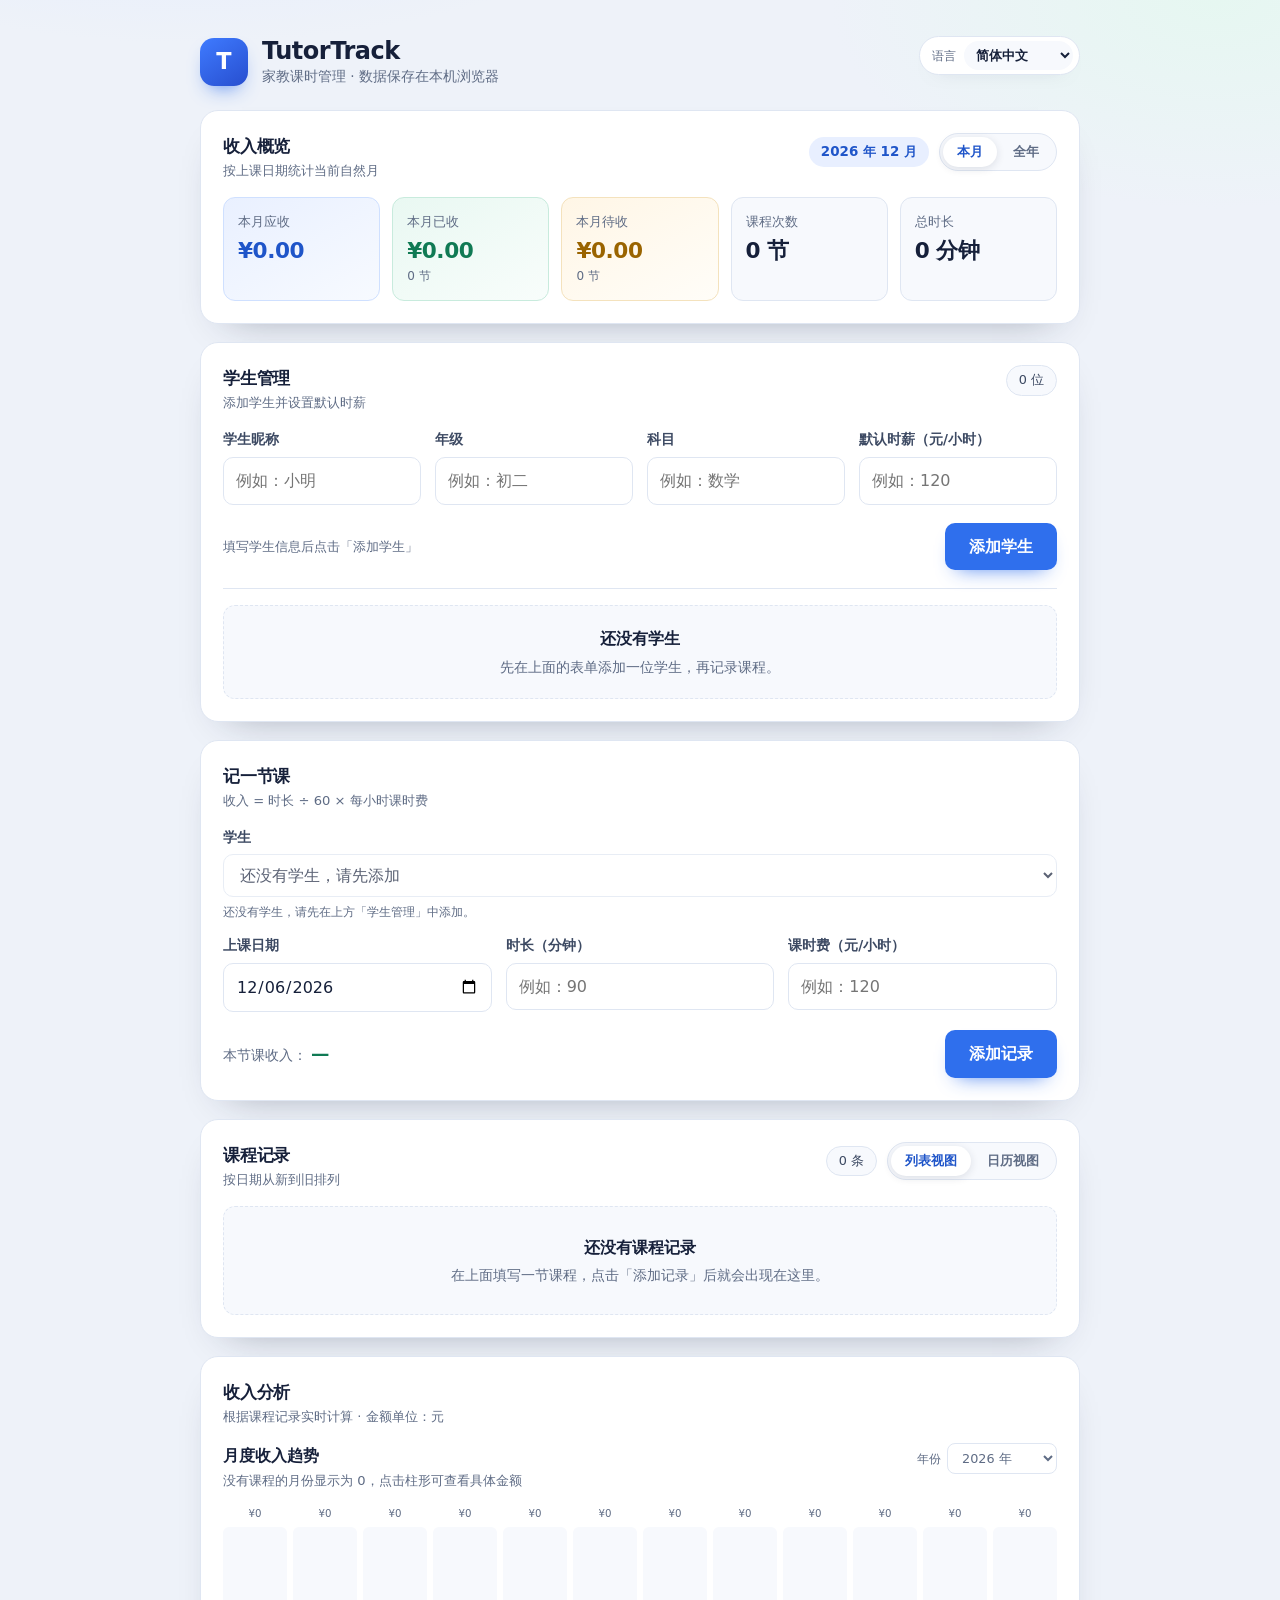
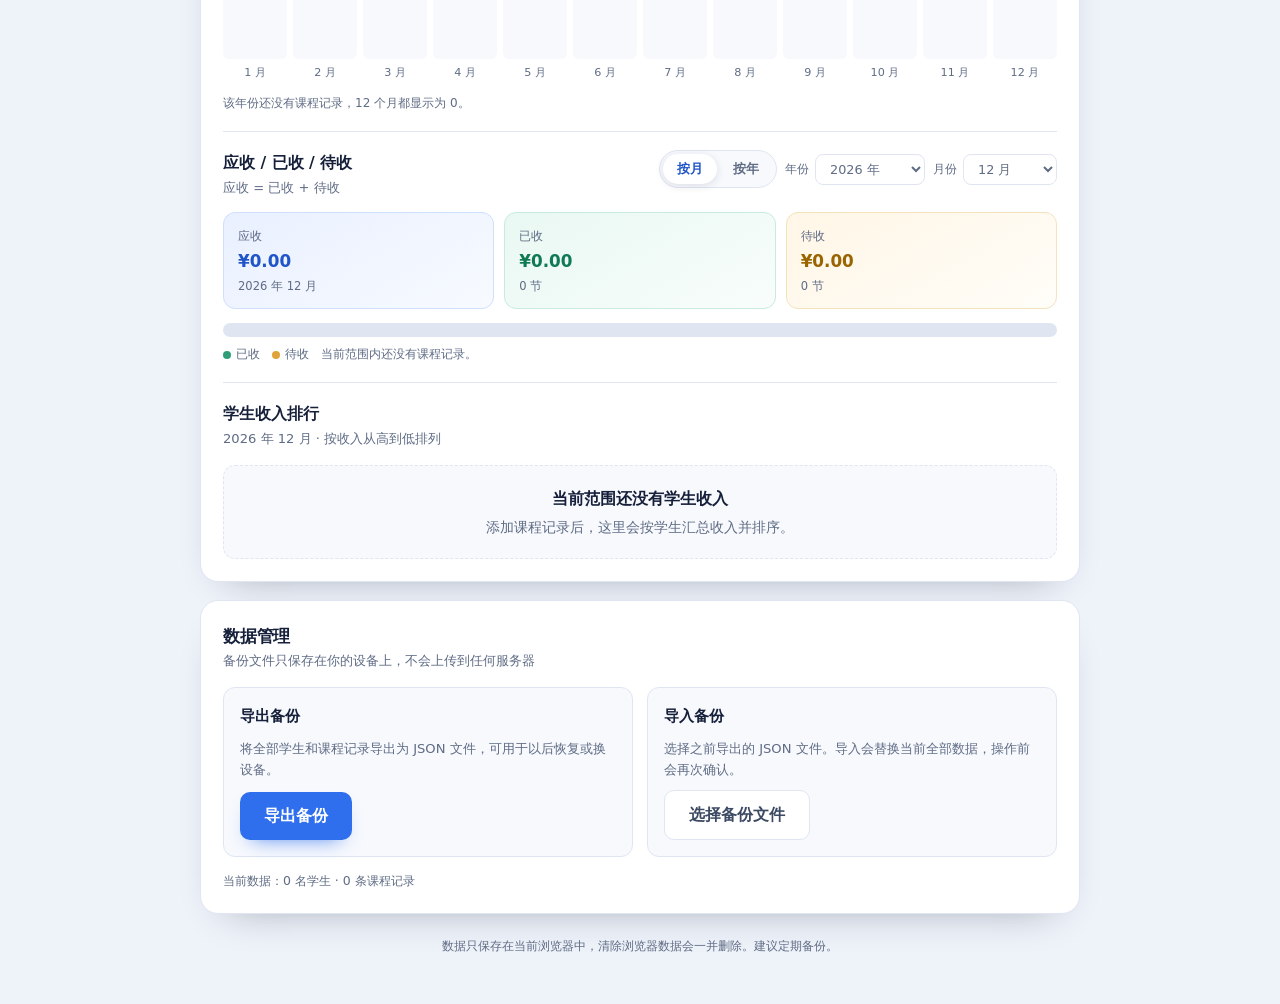
==== commit dbcd92ed: "For Traditional Chinese and ENG" ====
--- a/index.html
+++ b/index.html
@@ -4,13 +4,13 @@
   <meta charset="UTF-8">
   <meta name="viewport" content="width=device-width, initial-scale=1">
   <meta name="color-scheme" content="light">
-  <title>TutorTrack · 家教课时管理</title>
-  <meta name="description" content="管理学生、记录家教课程、自动计算收入，支持日历视图、收入图表、本地 JSON 备份恢复的网页应用。">
+  <title data-i18n="app.title">TutorTrack · 家教课时管理</title>
+  <meta name="description" content="管理学生、记录家教课程、自动计算收入，支持日历视图、收入图表、本地 JSON 备份恢复的网页应用。" data-i18n-content="app.description">
   <link rel="icon" href="data:image/svg+xml,%3Csvg xmlns='http://www.w3.org/2000/svg' viewBox='0 0 64 64'%3E%3Crect width='64' height='64' rx='14' fill='%232f6fed'/%3E%3Ctext x='32' y='45' font-family='Segoe UI, sans-serif' font-size='34' font-weight='700' fill='white' text-anchor='middle'%3ET%3C/text%3E%3C/svg%3E">
   <link rel="stylesheet" href="css/style.css">
 </head>
 <body>
-  <a class="skip-link" href="#main">跳到主要内容</a>
+  <a class="skip-link" href="#main" data-i18n="app.skipLink">跳到主要内容</a>
 
   <div class="page">
     <header class="site-header">
@@ -18,8 +18,16 @@
         <span class="brand__mark" aria-hidden="true">T</span>
         <div>
           <h1 class="brand__name">TutorTrack</h1>
-          <p class="brand__tagline">家教课时管理 · 数据保存在本机浏览器</p>
-        </div>
+          <p class="brand__tagline" data-i18n="app.tagline">家教课时管理 · 数据保存在本机浏览器</p>
+        </div>
+      </div>
+      <div class="language-switcher">
+        <label class="language-switcher__label" for="language-select" data-i18n="language.label">语言</label>
+        <select id="language-select" aria-label="语言" data-i18n-aria-label="language.label">
+          <option value="zh-CN">简体中文</option>
+          <option value="zh-TW">繁體中文</option>
+          <option value="en">English</option>
+        </select>
       </div>
     </header>
 
@@ -30,39 +38,39 @@
       <section class="panel" aria-labelledby="stats-title">
         <div class="panel__head">
           <div>
-            <h2 id="stats-title">收入概览</h2>
-            <p class="muted" id="stats-hint">只统计当前自然月</p>
+            <h2 id="stats-title" data-i18n="stats.title">收入概览</h2>
+            <p class="muted" id="stats-hint" data-i18n="stats.hint.month">按上课日期统计当前自然月</p>
           </div>
           <div class="stats-controls">
             <p class="period-label" id="period-label">—</p>
-            <div class="segmented" role="group" aria-label="统计范围">
-              <button type="button" data-period="month" aria-pressed="true">本月</button>
-              <button type="button" data-period="year" aria-pressed="false">全年</button>
+            <div class="segmented" role="group" aria-label="统计范围" data-i18n-aria-label="stats.scopeAria">
+              <button type="button" data-period="month" aria-pressed="true" data-i18n="stats.period.month">本月</button>
+              <button type="button" data-period="year" aria-pressed="false" data-i18n="stats.period.year">全年</button>
             </div>
           </div>
         </div>
 
         <div class="stats">
           <article class="stat stat--income">
-            <p class="stat__label" id="stat-receivable-label">本月应收</p>
+            <p class="stat__label" id="stat-receivable-label" data-i18n="stats.label.receivable.month">本月应收</p>
             <p class="stat__value" id="stat-receivable">¥0.00</p>
           </article>
           <article class="stat stat--paid">
-            <p class="stat__label" id="stat-paid-label">本月已收</p>
+            <p class="stat__label" id="stat-paid-label" data-i18n="stats.label.paid.month">本月已收</p>
             <p class="stat__value" id="stat-paid">¥0.00</p>
             <p class="stat__sub" id="stat-paid-sub">0 节</p>
           </article>
           <article class="stat stat--unpaid">
-            <p class="stat__label" id="stat-unpaid-label">本月待收</p>
+            <p class="stat__label" id="stat-unpaid-label" data-i18n="stats.label.unpaid.month">本月待收</p>
             <p class="stat__value" id="stat-unpaid">¥0.00</p>
             <p class="stat__sub" id="stat-unpaid-sub">0 节</p>
           </article>
           <article class="stat">
-            <p class="stat__label">课程次数</p>
+            <p class="stat__label" data-i18n="stats.label.count">课程次数</p>
             <p class="stat__value" id="stat-count">0 节</p>
           </article>
           <article class="stat">
-            <p class="stat__label">总时长</p>
+            <p class="stat__label" data-i18n="stats.label.duration">总时长</p>
             <p class="stat__value" id="stat-duration">0 分钟</p>
           </article>
         </div>
@@ -72,8 +80,8 @@
       <section class="panel" aria-labelledby="students-title">
         <div class="panel__head">
           <div>
-            <h2 id="students-title">学生管理</h2>
-            <p class="muted">添加学生并设置默认时薪</p>
+            <h2 id="students-title" data-i18n="students.title">学生管理</h2>
+            <p class="muted" data-i18n="students.hint">添加学生并设置默认时薪</p>
           </div>
           <p class="count-badge" id="student-count">0 位</p>
         </div>
@@ -81,35 +89,35 @@
         <form id="student-form" novalidate>
           <div class="form-grid form-grid--students">
             <div class="field">
-              <label for="student-name">学生昵称</label>
-              <input type="text" id="student-name" name="name" maxlength="20" placeholder="例如：小明" autocomplete="off" required>
+              <label for="student-name" data-i18n="students.name.label">学生昵称</label>
+              <input type="text" id="student-name" name="name" maxlength="20" placeholder="例如：小明" data-i18n-placeholder="students.name.placeholder" autocomplete="off" required>
               <p class="field__error" id="student-name-error" hidden></p>
             </div>
 
             <div class="field">
-              <label for="student-grade">年级</label>
-              <input type="text" id="student-grade" name="grade" maxlength="20" placeholder="例如：初二">
+              <label for="student-grade" data-i18n="students.grade.label">年级</label>
+              <input type="text" id="student-grade" name="grade" maxlength="20" placeholder="例如：初二" data-i18n-placeholder="students.grade.placeholder">
               <p class="field__error" id="student-grade-error" hidden></p>
             </div>
 
             <div class="field">
-              <label for="student-subject">科目</label>
-              <input type="text" id="student-subject" name="subject" maxlength="20" placeholder="例如：数学">
+              <label for="student-subject" data-i18n="students.subject.label">科目</label>
+              <input type="text" id="student-subject" name="subject" maxlength="20" placeholder="例如：数学" data-i18n-placeholder="students.subject.placeholder">
               <p class="field__error" id="student-subject-error" hidden></p>
             </div>
 
             <div class="field">
-              <label for="student-rate">默认时薪（元/小时）</label>
-              <input type="number" id="student-rate" name="rate" min="0" max="10000" step="10" inputmode="decimal" placeholder="例如：120" required>
+              <label for="student-rate" data-i18n="students.rate.label">默认时薪（元/小时）</label>
+              <input type="number" id="student-rate" name="rate" min="0" max="10000" step="10" inputmode="decimal" placeholder="例如：120" data-i18n-placeholder="students.rate.placeholder" required>
               <p class="field__error" id="student-rate-error" hidden></p>
             </div>
           </div>
 
           <div class="form-footer">
-            <p class="muted" id="student-form-hint">填写学生信息后点击「添加学生」</p>
+            <p class="muted" id="student-form-hint" data-i18n="students.form.hint">填写学生信息后点击「添加学生」</p>
             <div class="form-actions">
-              <button type="button" class="btn btn--ghost" id="student-cancel" hidden>取消编辑</button>
-              <button type="submit" class="btn btn--primary" id="student-submit">添加学生</button>
+              <button type="button" class="btn btn--ghost" id="student-cancel" data-i18n="students.cancel" hidden>取消编辑</button>
+              <button type="submit" class="btn btn--primary" id="student-submit" data-i18n="students.add">添加学生</button>
             </div>
           </div>
         </form>
@@ -117,8 +125,8 @@
         <ul class="student-list" id="student-list"></ul>
 
         <div class="empty empty--compact" id="student-empty-state">
-          <p class="empty__title">还没有学生</p>
-          <p class="empty__hint">先在上面的表单添加一位学生，再记录课程。</p>
+          <p class="empty__title" data-i18n="students.empty.title">还没有学生</p>
+          <p class="empty__hint" data-i18n="students.empty.hint">先在上面的表单添加一位学生，再记录课程。</p>
         </div>
       </section>
 
@@ -126,44 +134,44 @@
       <section class="panel" aria-labelledby="form-title">
         <div class="panel__head">
           <div>
-            <h2 id="form-title">记一节课</h2>
-            <p class="muted">收入 = 时长 ÷ 60 × 每小时课时费</p>
+            <h2 id="form-title" data-i18n="lessonForm.title">记一节课</h2>
+            <p class="muted" data-i18n="lessonForm.hint">收入 = 时长 ÷ 60 × 每小时课时费</p>
           </div>
         </div>
 
         <form id="lesson-form" novalidate>
           <div class="form-grid">
             <div class="field field--full">
-              <label for="student">学生</label>
+              <label for="student" data-i18n="lessonForm.student.label">学生</label>
               <select id="student" name="studentId" required>
                 <option value="">还没有学生，请先添加</option>
               </select>
-              <p class="field__hint" id="student-hint" hidden>还没有学生，请先在上方「学生管理」中添加。</p>
+              <p class="field__hint" id="student-hint" data-i18n="lessonForm.student.hint" hidden>还没有学生，请先在上方「学生管理」中添加。</p>
               <p class="field__error" id="student-error" hidden></p>
             </div>
 
             <div class="field">
-              <label for="date">上课日期</label>
+              <label for="date" data-i18n="lessonForm.date.label">上课日期</label>
               <input type="date" id="date" name="date" required>
               <p class="field__error" id="date-error" hidden></p>
             </div>
 
             <div class="field">
-              <label for="duration">时长（分钟）</label>
-              <input type="number" id="duration" name="duration" min="1" max="1440" step="1" inputmode="numeric" placeholder="例如：90" required>
+              <label for="duration" data-i18n="lessonForm.duration.label">时长（分钟）</label>
+              <input type="number" id="duration" name="duration" min="1" max="1440" step="1" inputmode="numeric" placeholder="例如：90" data-i18n-placeholder="lessonForm.duration.placeholder" required>
               <p class="field__error" id="duration-error" hidden></p>
             </div>
 
             <div class="field">
-              <label for="rate">课时费（元/小时）</label>
-              <input type="number" id="rate" name="rate" min="0" max="10000" step="10" inputmode="decimal" placeholder="例如：120" required>
+              <label for="rate" data-i18n="lessonForm.rate.label">课时费（元/小时）</label>
+              <input type="number" id="rate" name="rate" min="0" max="10000" step="10" inputmode="decimal" placeholder="例如：120" data-i18n-placeholder="lessonForm.rate.placeholder" required>
               <p class="field__error" id="rate-error" hidden></p>
             </div>
           </div>
 
           <div class="form-footer">
-            <p class="income-preview">本节课收入：<strong id="income-preview">—</strong></p>
-            <button type="submit" class="btn btn--primary">添加记录</button>
+            <p class="income-preview"><span data-i18n="lessonForm.income.label">本节课收入：</span><strong id="income-preview">—</strong></p>
+            <button type="submit" class="btn btn--primary" data-i18n="lessonForm.submit">添加记录</button>
           </div>
         </form>
       </section>
@@ -172,14 +180,14 @@
       <section class="panel" aria-labelledby="records-title">
         <div class="panel__head">
           <div>
-            <h2 id="records-title">课程记录</h2>
-            <p class="muted" id="records-hint">按日期从新到旧排列</p>
+            <h2 id="records-title" data-i18n="records.title">课程记录</h2>
+            <p class="muted" id="records-hint" data-i18n="records.hint.list">按日期从新到旧排列</p>
           </div>
           <div class="records-controls">
             <p class="count-badge" id="lesson-count">0 条</p>
-            <div class="segmented" role="group" aria-label="课程记录视图">
-              <button type="button" data-view="list" aria-pressed="true">列表视图</button>
-              <button type="button" data-view="calendar" aria-pressed="false">日历视图</button>
+            <div class="segmented" role="group" aria-label="课程记录视图" data-i18n-aria-label="records.viewAria">
+              <button type="button" data-view="list" aria-pressed="true" data-i18n="records.view.list">列表视图</button>
+              <button type="button" data-view="calendar" aria-pressed="false" data-i18n="records.view.calendar">日历视图</button>
             </div>
           </div>
         </div>
@@ -188,38 +196,38 @@
           <ul class="lesson-list" id="lesson-list"></ul>
 
           <div class="empty" id="empty-state">
-            <p class="empty__title">还没有课程记录</p>
-            <p class="empty__hint">在上面填写一节课程，点击「添加记录」后就会出现在这里。</p>
+            <p class="empty__title" data-i18n="records.empty.title">还没有课程记录</p>
+            <p class="empty__hint" data-i18n="records.empty.hint">在上面填写一节课程，点击「添加记录」后就会出现在这里。</p>
           </div>
         </div>
 
         <div class="calendar" id="calendar-view" hidden>
           <div class="calendar__toolbar">
             <div class="calendar__nav">
-              <button type="button" class="btn-icon btn-icon--nav" data-action="calendar-prev" aria-label="上个月">‹</button>
+              <button type="button" class="btn-icon btn-icon--nav" data-action="calendar-prev" aria-label="上个月" data-i18n-aria-label="calendar.prev">‹</button>
               <p class="calendar__title" id="calendar-title">—</p>
-              <button type="button" class="btn-icon btn-icon--nav" data-action="calendar-next" aria-label="下个月">›</button>
-            </div>
-            <button type="button" class="btn btn--ghost btn--small" data-action="calendar-today">今天</button>
+              <button type="button" class="btn-icon btn-icon--nav" data-action="calendar-next" aria-label="下个月" data-i18n-aria-label="calendar.next">›</button>
+            </div>
+            <button type="button" class="btn btn--ghost btn--small" data-action="calendar-today" data-i18n="calendar.today">今天</button>
           </div>
 
           <div class="calendar__weekdays" aria-hidden="true">
-            <span>一</span>
-            <span>二</span>
-            <span>三</span>
-            <span>四</span>
-            <span>五</span>
-            <span>六</span>
-            <span>日</span>
-          </div>
-
-          <div class="calendar__grid" id="calendar-grid" role="grid" aria-label="课程日历"></div>
+            <span data-i18n="calendar.weekday.mon">一</span>
+            <span data-i18n="calendar.weekday.tue">二</span>
+            <span data-i18n="calendar.weekday.wed">三</span>
+            <span data-i18n="calendar.weekday.thu">四</span>
+            <span data-i18n="calendar.weekday.fri">五</span>
+            <span data-i18n="calendar.weekday.sat">六</span>
+            <span data-i18n="calendar.weekday.sun">日</span>
+          </div>
+
+          <div class="calendar__grid" id="calendar-grid" role="grid" aria-label="课程日历" data-i18n-aria-label="calendar.gridAria"></div>
 
           <div class="calendar__detail">
             <div class="calendar__detail-head">
               <div>
-                <h3 id="calendar-day-title">选择日期</h3>
-                <p class="muted" id="calendar-day-summary">点击日历中的日期查看当天课程。</p>
+                <h3 id="calendar-day-title" data-i18n="calendar.dayTitle">选择日期</h3>
+                <p class="muted" id="calendar-day-summary" data-i18n="calendar.daySummary">点击日历中的日期查看当天课程。</p>
               </div>
               <p class="count-badge" id="calendar-day-count">0 条</p>
             </div>
@@ -227,8 +235,8 @@
             <ul class="lesson-list lesson-list--day" id="calendar-day-list"></ul>
 
             <div class="empty empty--compact" id="calendar-day-empty" hidden>
-              <p class="empty__title" id="calendar-day-empty-title">当天没有课程</p>
-              <p class="empty__hint" id="calendar-day-empty-hint">可以选择其他日期，或在上方「记一节课」中添加。</p>
+              <p class="empty__title" id="calendar-day-empty-title" data-i18n="calendar.noLessons">当天没有课程</p>
+              <p class="empty__hint" id="calendar-day-empty-hint" data-i18n="calendar.noLessonsHint">可以选择其他日期，或在上方「记一节课」中添加。</p>
             </div>
           </div>
         </div>
@@ -238,46 +246,46 @@
       <section class="panel" aria-labelledby="analysis-title">
         <div class="panel__head">
           <div>
-            <h2 id="analysis-title">收入分析</h2>
-            <p class="muted">根据课程记录实时计算 · 金额单位：元</p>
+            <h2 id="analysis-title" data-i18n="analysis.title">收入分析</h2>
+            <p class="muted" data-i18n="analysis.hint">根据课程记录实时计算 · 金额单位：元</p>
           </div>
         </div>
 
         <article class="analysis-block">
           <div class="analysis-block__head">
             <div>
-              <h3>月度收入趋势</h3>
-              <p class="muted">没有课程的月份显示为 0，点击柱形可查看具体金额</p>
+              <h3 data-i18n="analysis.trend.title">月度收入趋势</h3>
+              <p class="muted" data-i18n="analysis.trend.hint">没有课程的月份显示为 0，点击柱形可查看具体金额</p>
             </div>
             <label class="select-inline" for="trend-year">
-              <span>年份</span>
+              <span data-i18n="analysis.year">年份</span>
               <select id="trend-year"></select>
             </label>
           </div>
 
           <div class="chart-scroll">
-            <div class="trend-chart" id="trend-chart" role="img" aria-label="月度收入趋势图"></div>
-          </div>
-          <p class="chart-note" id="trend-empty" hidden>该年份还没有课程记录，12 个月都显示为 0。</p>
+            <div class="trend-chart" id="trend-chart" role="img" aria-label="月度收入趋势图" data-i18n-aria-label="analysis.trend.title"></div>
+          </div>
+          <p class="chart-note" id="trend-empty" data-i18n="analysis.trendEmpty" hidden>该年份还没有课程记录，12 个月都显示为 0。</p>
         </article>
 
         <article class="analysis-block">
           <div class="analysis-block__head">
             <div>
-              <h3>应收 / 已收 / 待收</h3>
-              <p class="muted">应收 = 已收 + 待收</p>
+              <h3 data-i18n="analysis.payments.title">应收 / 已收 / 待收</h3>
+              <p class="muted" data-i18n="analysis.payments.hint">应收 = 已收 + 待收</p>
             </div>
             <div class="analysis-range">
-              <div class="segmented" role="group" aria-label="收入对比范围">
-                <button type="button" data-analysis-period="month" aria-pressed="true">按月</button>
-                <button type="button" data-analysis-period="year" aria-pressed="false">按年</button>
+              <div class="segmented" role="group" aria-label="收入对比范围" data-i18n-aria-label="analysis.periodAria">
+                <button type="button" data-analysis-period="month" aria-pressed="true" data-i18n="analysis.period.month">按月</button>
+                <button type="button" data-analysis-period="year" aria-pressed="false" data-i18n="analysis.period.year">按年</button>
               </div>
               <label class="select-inline" for="analysis-year">
-                <span>年份</span>
+                <span data-i18n="analysis.year">年份</span>
                 <select id="analysis-year"></select>
               </label>
               <label class="select-inline" for="analysis-month">
-                <span>月份</span>
+                <span data-i18n="analysis.month">月份</span>
                 <select id="analysis-month"></select>
               </label>
             </div>
@@ -285,45 +293,45 @@
 
           <div class="payment-cards">
             <div class="payment-card payment-card--total">
-              <p class="payment-card__label">应收</p>
+              <p class="payment-card__label" data-i18n="analysis.receivable">应收</p>
               <p class="payment-card__value" id="analysis-receivable">¥0.00</p>
               <p class="payment-card__sub" id="analysis-range-label">—</p>
             </div>
             <div class="payment-card payment-card--paid">
-              <p class="payment-card__label">已收</p>
+              <p class="payment-card__label" data-i18n="analysis.paid">已收</p>
               <p class="payment-card__value" id="analysis-paid">¥0.00</p>
               <p class="payment-card__sub" id="analysis-paid-sub">0 节</p>
             </div>
             <div class="payment-card payment-card--unpaid">
-              <p class="payment-card__label">待收</p>
+              <p class="payment-card__label" data-i18n="analysis.unpaid">待收</p>
               <p class="payment-card__value" id="analysis-unpaid">¥0.00</p>
               <p class="payment-card__sub" id="analysis-unpaid-sub">0 节</p>
             </div>
           </div>
 
-          <div class="split-bar" id="payment-bar" role="img" aria-label="已收与待收占比">
+          <div class="split-bar" id="payment-bar" role="img" aria-label="已收与待收占比" data-i18n-aria-label="analysis.payments.title">
             <span class="split-bar__paid" id="payment-bar-paid"></span>
             <span class="split-bar__unpaid" id="payment-bar-unpaid"></span>
           </div>
           <div class="chart-legend">
-            <span><i class="legend-dot legend-dot--paid" aria-hidden="true"></i>已收</span>
-            <span><i class="legend-dot legend-dot--unpaid" aria-hidden="true"></i>待收</span>
-            <span class="chart-note" id="payment-empty" hidden>当前范围内还没有课程记录。</span>
+            <span><i class="legend-dot legend-dot--paid" aria-hidden="true"></i><span data-i18n="analysis.paid">已收</span></span>
+            <span><i class="legend-dot legend-dot--unpaid" aria-hidden="true"></i><span data-i18n="analysis.unpaid">待收</span></span>
+            <span class="chart-note" id="payment-empty" data-i18n="analysis.paymentEmpty" hidden>当前范围内还没有课程记录。</span>
           </div>
         </article>
 
         <article class="analysis-block">
           <div class="analysis-block__head">
             <div>
-              <h3>学生收入排行</h3>
-              <p class="muted" id="student-chart-hint">按收入从高到低排列</p>
+              <h3 data-i18n="analysis.rank.title">学生收入排行</h3>
+              <p class="muted" id="student-chart-hint" data-i18n="analysis.rank.hint">按收入从高到低排列</p>
             </div>
           </div>
 
           <div class="rank-chart" id="student-chart"></div>
           <div class="empty empty--compact" id="student-chart-empty" hidden>
-            <p class="empty__title">当前范围还没有学生收入</p>
-            <p class="empty__hint">添加课程记录后，这里会按学生汇总收入并排序。</p>
+            <p class="empty__title" data-i18n="analysis.rank.emptyTitle">当前范围还没有学生收入</p>
+            <p class="empty__hint" data-i18n="analysis.rank.emptyHint">添加课程记录后，这里会按学生汇总收入并排序。</p>
           </div>
         </article>
       </section>
@@ -332,23 +340,23 @@
       <section class="panel" aria-labelledby="data-title">
         <div class="panel__head">
           <div>
-            <h2 id="data-title">数据管理</h2>
-            <p class="muted">备份文件只保存在你的设备上，不会上传到任何服务器</p>
+            <h2 id="data-title" data-i18n="data.title">数据管理</h2>
+            <p class="muted" data-i18n="data.hint">备份文件只保存在你的设备上，不会上传到任何服务器</p>
           </div>
         </div>
 
         <div class="data-grid">
           <article class="data-card">
-            <h3>导出备份</h3>
-            <p class="muted">将全部学生和课程记录导出为 JSON 文件，可用于以后恢复或换设备。</p>
-            <button type="button" class="btn btn--primary" id="export-backup">导出备份</button>
+            <h3 data-i18n="data.export.title">导出备份</h3>
+            <p class="muted" data-i18n="data.export.hint">将全部学生和课程记录导出为 JSON 文件，可用于以后恢复或换设备。</p>
+            <button type="button" class="btn btn--primary" id="export-backup" data-i18n="data.export.button">导出备份</button>
           </article>
 
           <article class="data-card">
-            <h3>导入备份</h3>
-            <p class="muted">选择之前导出的 JSON 文件。导入会替换当前全部数据，操作前会再次确认。</p>
+            <h3 data-i18n="data.import.title">导入备份</h3>
+            <p class="muted" data-i18n="data.import.hint">选择之前导出的 JSON 文件。导入会替换当前全部数据，操作前会再次确认。</p>
             <input type="file" id="import-file" accept="application/json,.json" hidden>
-            <button type="button" class="btn btn--ghost" id="import-trigger">选择备份文件</button>
+            <button type="button" class="btn btn--ghost" id="import-trigger" data-i18n="data.import.button">选择备份文件</button>
             <p class="data-status" id="import-status" role="status" hidden></p>
           </article>
         </div>
@@ -358,7 +366,7 @@
     </main>
 
     <footer class="site-footer">
-      <p>数据只保存在当前浏览器中，清除浏览器数据会一并删除。建议定期备份。</p>
+      <p data-i18n="data.footer">数据只保存在当前浏览器中，清除浏览器数据会一并删除。建议定期备份。</p>
     </footer>
   </div>
 
@@ -371,8 +379,8 @@
       </div>
       <p class="student__rate" data-field="rate"></p>
       <div class="student__actions">
-        <button type="button" class="btn-icon" data-action="edit-student">编辑</button>
-        <button type="button" class="btn-icon btn-icon--danger" data-action="delete-student">删除</button>
+        <button type="button" class="btn-icon" data-action="edit-student" data-i18n="common.edit">编辑</button>
+        <button type="button" class="btn-icon btn-icon--danger" data-action="delete-student" data-i18n="common.delete">删除</button>
       </div>
     </li>
   </template>
@@ -394,8 +402,8 @@
         <span class="status-badge" data-field="status"></span>
         <div class="lesson__actions">
           <button type="button" class="btn-icon" data-action="toggle-paid"></button>
-          <button type="button" class="btn-icon" data-action="edit">编辑</button>
-          <button type="button" class="btn-icon btn-icon--danger" data-action="delete">删除</button>
+          <button type="button" class="btn-icon" data-action="edit" data-i18n="common.edit">编辑</button>
+          <button type="button" class="btn-icon btn-icon--danger" data-action="delete" data-i18n="common.delete">删除</button>
         </div>
       </div>
     </li>
@@ -416,8 +424,8 @@
       <span class="status-badge" data-field="status"></span>
       <div class="day-lesson__actions">
         <button type="button" class="btn-icon" data-action="toggle-paid"></button>
-        <button type="button" class="btn-icon" data-action="edit">编辑</button>
-        <button type="button" class="btn-icon btn-icon--danger" data-action="delete">删除</button>
+        <button type="button" class="btn-icon" data-action="edit" data-i18n="common.edit">编辑</button>
+        <button type="button" class="btn-icon btn-icon--danger" data-action="delete" data-i18n="common.delete">删除</button>
       </div>
     </li>
   </template>
@@ -427,57 +435,57 @@
     <form id="lesson-edit-form" class="modal__body" novalidate>
       <div class="modal__head">
         <div>
-          <h2 id="lesson-dialog-title">编辑课程记录</h2>
-          <p class="muted">修改后点击「保存」，原记录会被更新。</p>
-        </div>
-        <button type="button" class="modal__close" data-action="close-edit" aria-label="关闭编辑窗口">×</button>
+          <h2 id="lesson-dialog-title" data-i18n="modal.title">编辑课程记录</h2>
+          <p class="muted" data-i18n="modal.hint">修改后点击「保存」，原记录会被更新。</p>
+        </div>
+        <button type="button" class="modal__close" data-action="close-edit" aria-label="关闭编辑窗口" data-i18n-aria-label="modal.closeAria">×</button>
       </div>
 
       <div class="form-grid">
         <div class="field field--full">
-          <label for="edit-student">学生</label>
+          <label for="edit-student" data-i18n="lessonForm.student.label">学生</label>
           <select id="edit-student" name="studentId" required></select>
           <p class="field__error" id="edit-student-error" hidden></p>
         </div>
 
         <div class="field">
-          <label for="edit-date">上课日期</label>
+          <label for="edit-date" data-i18n="lessonForm.date.label">上课日期</label>
           <input type="date" id="edit-date" name="date" required>
           <p class="field__error" id="edit-date-error" hidden></p>
         </div>
 
         <div class="field">
-          <label for="edit-duration">时长（分钟）</label>
+          <label for="edit-duration" data-i18n="lessonForm.duration.label">时长（分钟）</label>
           <input type="number" id="edit-duration" name="duration" min="1" max="1440" step="1" inputmode="numeric" required>
           <p class="field__error" id="edit-duration-error" hidden></p>
         </div>
 
         <div class="field">
-          <label for="edit-rate">课时费（元/小时）</label>
+          <label for="edit-rate" data-i18n="lessonForm.rate.label">课时费（元/小时）</label>
           <input type="number" id="edit-rate" name="rate" min="0" max="10000" step="10" inputmode="decimal" required>
           <p class="field__error" id="edit-rate-error" hidden></p>
         </div>
 
         <div class="field field--full">
-          <span class="field-label">收款状态</span>
+          <span class="field-label" data-i18n="modal.paid.label">收款状态</span>
           <div class="radio-row">
             <label class="radio">
               <input type="radio" name="paid" value="unpaid">
-              <span>待收款</span>
+              <span data-i18n="status.unpaid">待收款</span>
             </label>
             <label class="radio">
               <input type="radio" name="paid" value="paid">
-              <span>已收款</span>
+              <span data-i18n="status.paid">已收款</span>
             </label>
           </div>
         </div>
       </div>
 
       <div class="modal__footer">
-        <p class="income-preview">本节课收入：<strong id="edit-income-preview">—</strong></p>
+        <p class="income-preview"><span data-i18n="lessonForm.income.label">本节课收入：</span><strong id="edit-income-preview">—</strong></p>
         <div class="form-actions">
-          <button type="button" class="btn btn--ghost" id="lesson-edit-cancel">取消</button>
-          <button type="submit" class="btn btn--primary">保存</button>
+          <button type="button" class="btn btn--ghost" id="lesson-edit-cancel" data-i18n="modal.cancel">取消</button>
+          <button type="submit" class="btn btn--primary" data-i18n="modal.save">保存</button>
         </div>
       </div>
     </form>
@@ -486,10 +494,11 @@
   <div class="toast" id="toast" role="status" aria-live="polite" hidden></div>
 
   <noscript>
-    <div class="banner">这个页面需要启用 JavaScript 才能工作，请在浏览器设置中允许 JavaScript。</div>
+    <div class="banner" data-i18n="app.noscript">这个页面需要启用 JavaScript 才能工作，请在浏览器设置中允许 JavaScript。</div>
   </noscript>
 
-  <!-- 顺序很重要：calc → storage → ui → app -->
+  <!-- 顺序很重要：i18n → calc → storage → ui → app -->
+  <script src="js/i18n.js" defer></script>
   <script src="js/calc.js" defer></script>
   <script src="js/storage.js" defer></script>
   <script src="js/ui.js" defer></script>
--- a/css/style.css
+++ b/css/style.css
@@ -98,7 +98,40 @@
 }
 
 .site-header {
+  display: flex;
+  align-items: flex-start;
+  justify-content: space-between;
+  flex-wrap: wrap;
+  gap: 14px;
   margin-bottom: 22px;
+}
+
+.language-switcher {
+  display: flex;
+  align-items: center;
+  gap: 8px;
+  margin-left: auto;
+  padding: 4px 6px 4px 12px;
+  border: 1px solid var(--line);
+  border-radius: 999px;
+  background: var(--surface);
+  box-shadow: 0 8px 20px -18px rgba(22, 32, 58, 0.55);
+}
+
+.language-switcher__label {
+  color: var(--muted);
+  font-size: 0.78rem;
+  white-space: nowrap;
+}
+
+.language-switcher select {
+  width: auto;
+  padding: 6px 28px 6px 8px;
+  border: 0;
+  border-radius: 999px;
+  background-color: var(--surface-soft);
+  font-size: 0.8rem;
+  font-weight: 600;
 }
 
 .brand {
@@ -195,6 +228,7 @@
   color: var(--muted);
   font-size: 0.8rem;
   font-weight: 600;
+  white-space: nowrap;
   cursor: pointer;
   transition: background 0.15s ease, color 0.15s ease, box-shadow 0.15s ease;
 }
@@ -361,6 +395,7 @@
 }
 
 .income-preview strong {
+  margin-left: 4px;
   color: var(--success);
   font-size: 1.15rem;
   font-variant-numeric: tabular-nums;
@@ -427,7 +462,7 @@
 
 .lesson {
   display: grid;
-  grid-template-columns: minmax(0, 1fr) 150px 100px 184px;
+  grid-template-columns: minmax(0, 1fr) 150px 100px 200px;
   grid-template-areas: "who meta income side";
   align-items: center;
   gap: 12px;
@@ -589,6 +624,7 @@
   background: transparent;
   color: var(--muted);
   font-size: 0.8rem;
+  white-space: nowrap;
   cursor: pointer;
   transition: background 0.15s ease, color 0.15s ease, border-color 0.15s ease;
 }
@@ -975,7 +1011,7 @@
 
 .day-lesson {
   display: grid;
-  grid-template-columns: minmax(0, 1fr) 110px 76px auto;
+  grid-template-columns: minmax(0, 1fr) 110px auto auto;
   grid-template-areas: "main income status actions";
   align-items: center;
   gap: 10px;
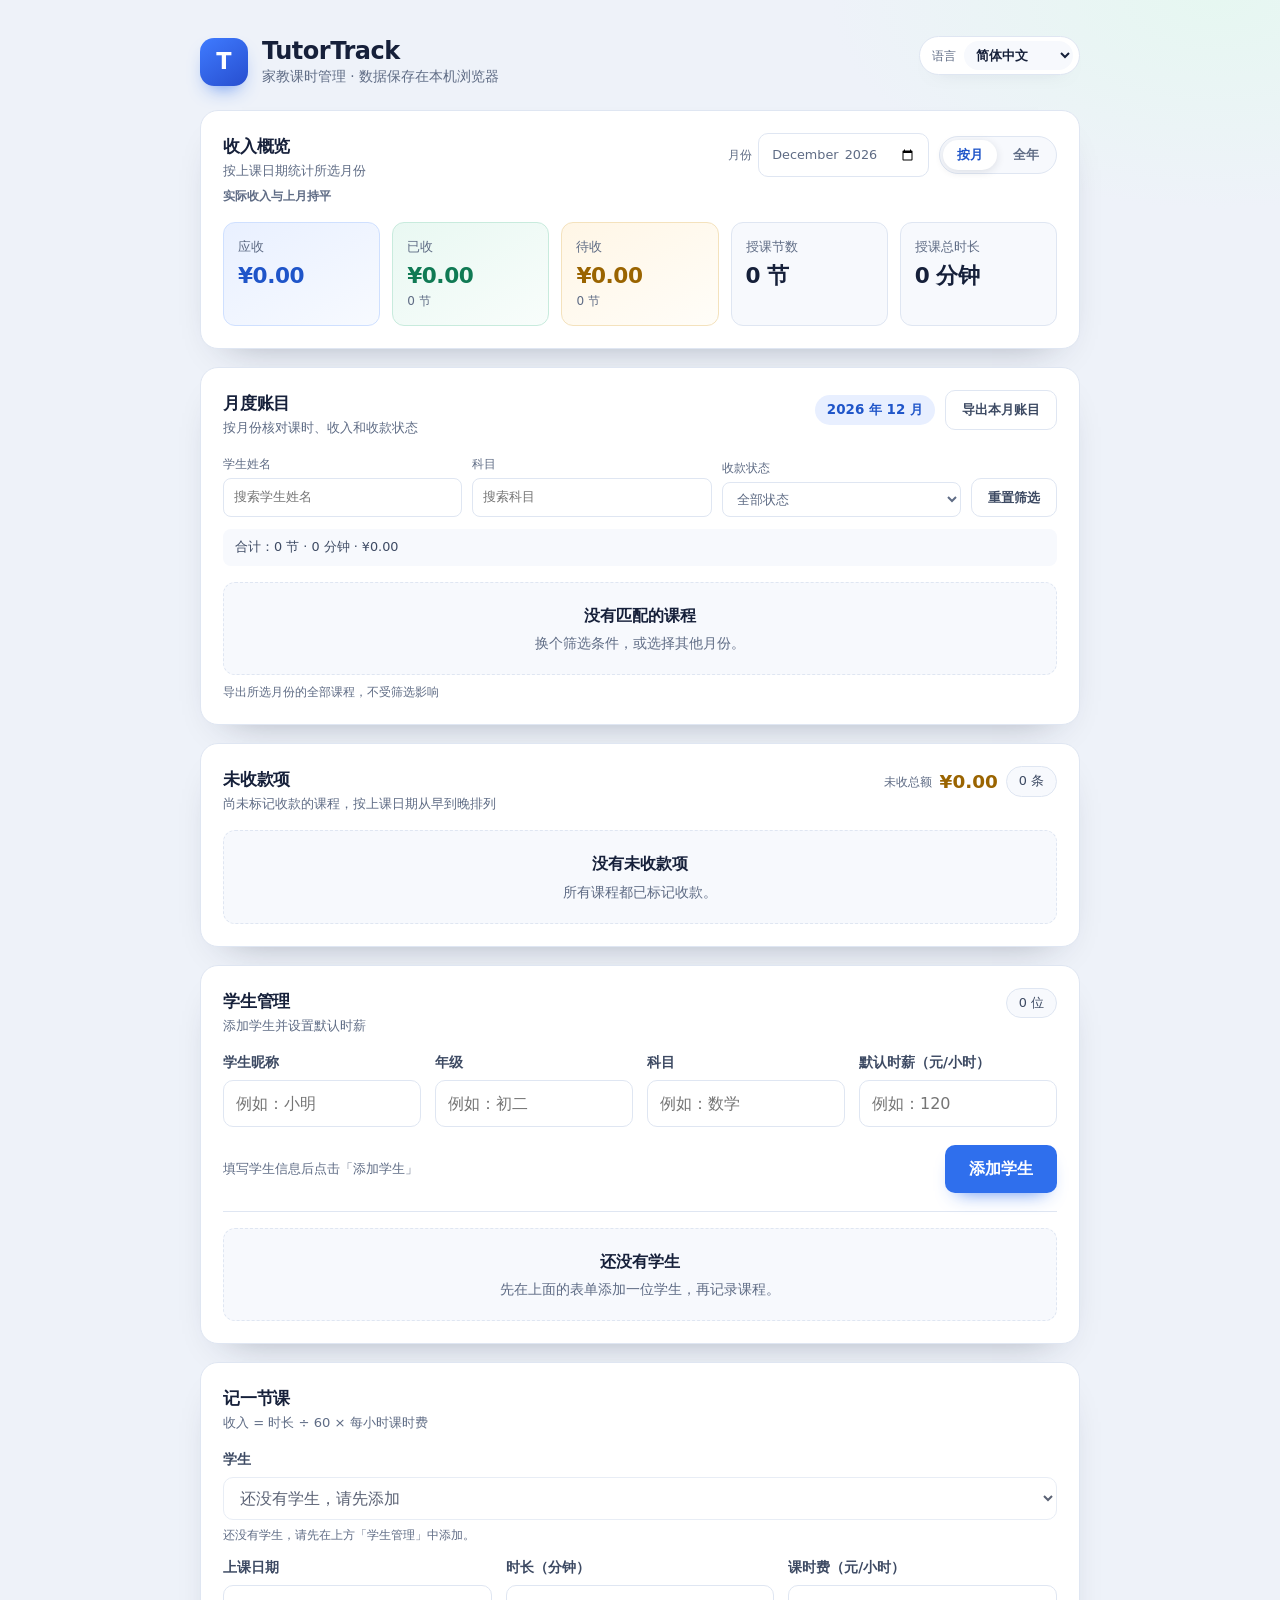
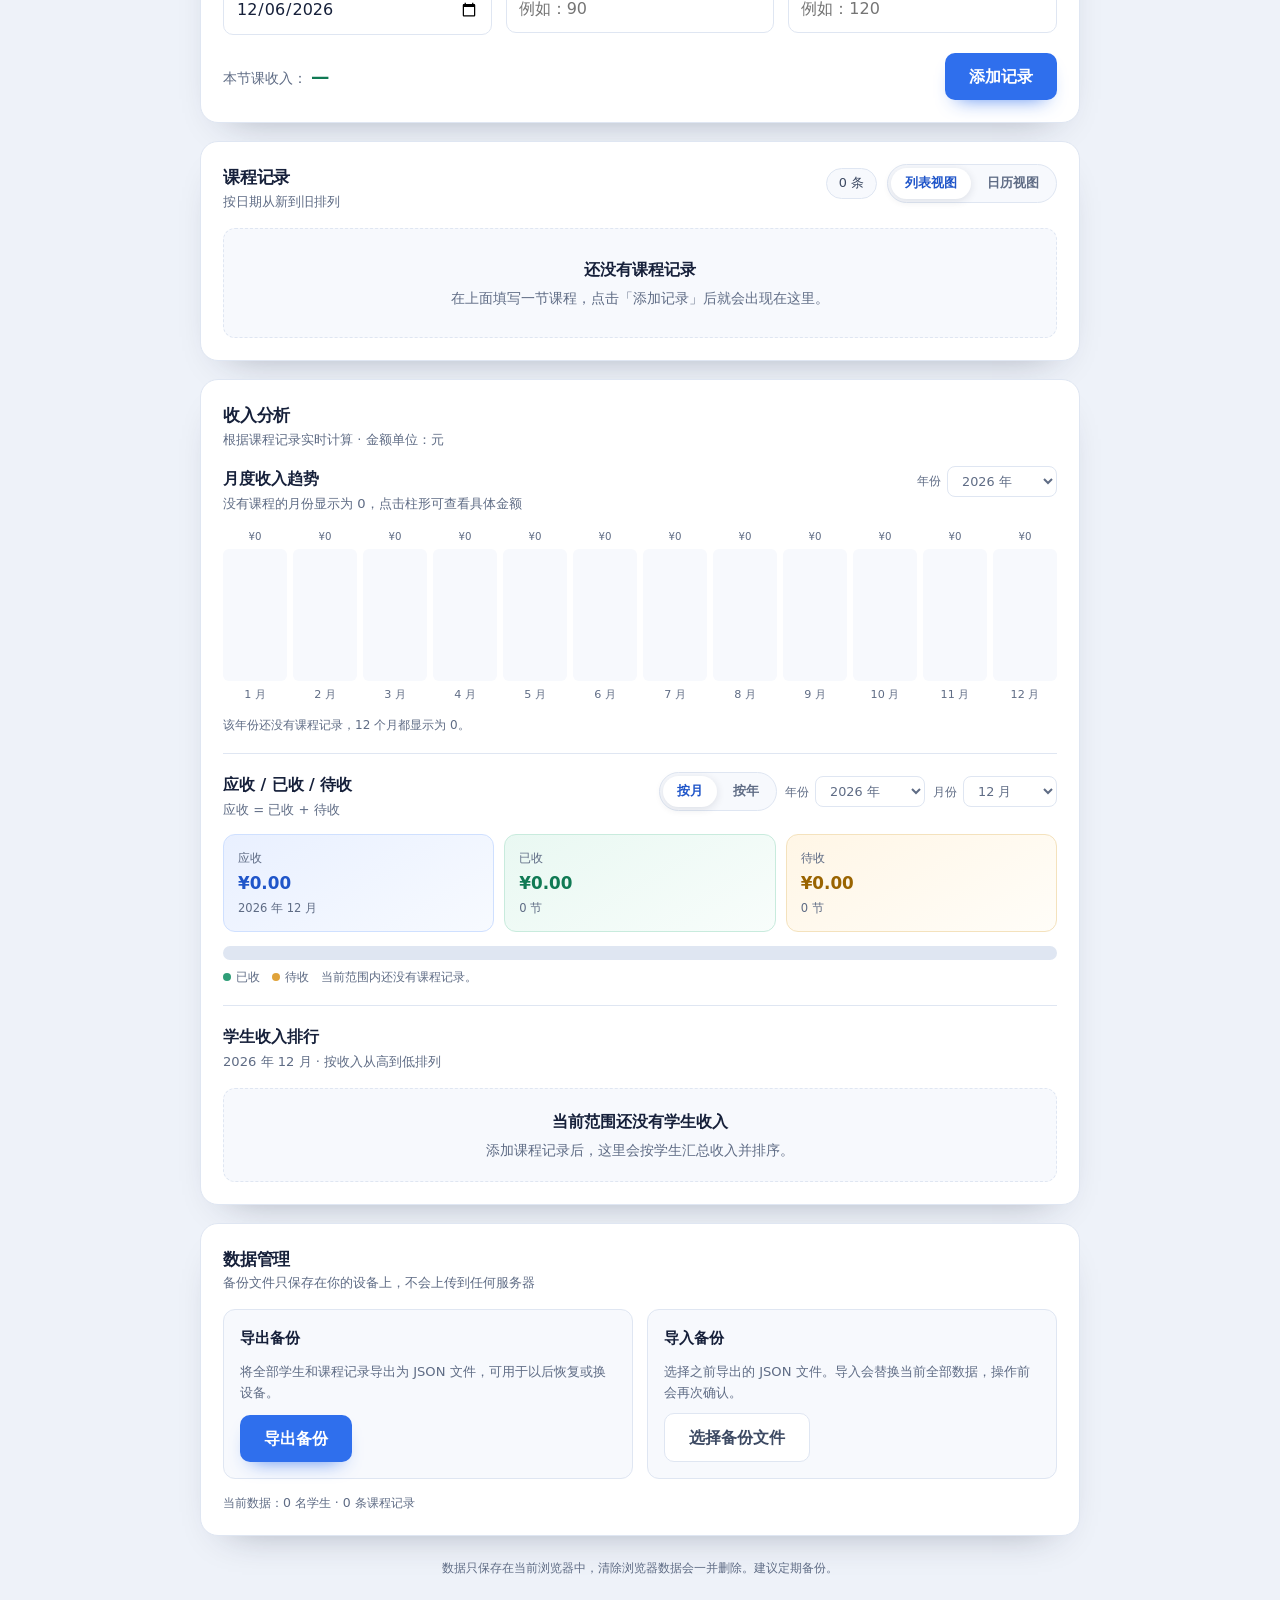
==== commit 718a9ca9: "fixed some existing problems" ====
--- a/index.html
+++ b/index.html
@@ -39,12 +39,17 @@
         <div class="panel__head">
           <div>
             <h2 id="stats-title" data-i18n="stats.title">收入概览</h2>
-            <p class="muted" id="stats-hint" data-i18n="stats.hint.month">按上课日期统计当前自然月</p>
+            <p class="muted" id="stats-hint" data-i18n="stats.hint.month">按上课日期统计所选月份</p>
+            <p class="stats-compare" id="stats-compare" hidden></p>
           </div>
           <div class="stats-controls">
+            <label class="select-inline stats-month" for="stats-month">
+              <span data-i18n="ledger.month">月份</span>
+              <input type="month" id="stats-month">
+            </label>
             <p class="period-label" id="period-label">—</p>
             <div class="segmented" role="group" aria-label="统计范围" data-i18n-aria-label="stats.scopeAria">
-              <button type="button" data-period="month" aria-pressed="true" data-i18n="stats.period.month">本月</button>
+              <button type="button" data-period="month" aria-pressed="true" data-i18n="stats.period.month">按月</button>
               <button type="button" data-period="year" aria-pressed="false" data-i18n="stats.period.year">全年</button>
             </div>
           </div>
@@ -52,27 +57,90 @@
 
         <div class="stats">
           <article class="stat stat--income">
-            <p class="stat__label" id="stat-receivable-label" data-i18n="stats.label.receivable.month">本月应收</p>
+            <p class="stat__label" id="stat-receivable-label" data-i18n="stats.label.receivable.month">应收</p>
             <p class="stat__value" id="stat-receivable">¥0.00</p>
           </article>
           <article class="stat stat--paid">
-            <p class="stat__label" id="stat-paid-label" data-i18n="stats.label.paid.month">本月已收</p>
+            <p class="stat__label" id="stat-paid-label" data-i18n="stats.label.paid.month">已收</p>
             <p class="stat__value" id="stat-paid">¥0.00</p>
             <p class="stat__sub" id="stat-paid-sub">0 节</p>
           </article>
           <article class="stat stat--unpaid">
-            <p class="stat__label" id="stat-unpaid-label" data-i18n="stats.label.unpaid.month">本月待收</p>
+            <p class="stat__label" id="stat-unpaid-label" data-i18n="stats.label.unpaid.month">待收</p>
             <p class="stat__value" id="stat-unpaid">¥0.00</p>
             <p class="stat__sub" id="stat-unpaid-sub">0 节</p>
           </article>
           <article class="stat">
-            <p class="stat__label" data-i18n="stats.label.count">课程次数</p>
+            <p class="stat__label" data-i18n="stats.label.count">授课节数</p>
             <p class="stat__value" id="stat-count">0 节</p>
           </article>
           <article class="stat">
-            <p class="stat__label" data-i18n="stats.label.duration">总时长</p>
+            <p class="stat__label" data-i18n="stats.label.duration">授课总时长</p>
             <p class="stat__value" id="stat-duration">0 分钟</p>
           </article>
+        </div>
+      </section>
+
+      <!-- 月度账目 -->
+      <section class="panel" aria-labelledby="ledger-title">
+        <div class="panel__head">
+          <div>
+            <h2 id="ledger-title" data-i18n="ledger.title">月度账目</h2>
+            <p class="muted" data-i18n="ledger.hint">按月份核对课时、收入和收款状态</p>
+          </div>
+          <div class="ledger-controls">
+            <p class="period-label" id="ledger-month-label">—</p>
+            <button type="button" class="btn btn--ghost btn--small" id="ledger-export" data-i18n="ledger.export">导出本月账目</button>
+          </div>
+        </div>
+
+        <div class="ledger-filters">
+          <label class="ledger-filter" for="ledger-student">
+            <span data-i18n="ledger.student">学生姓名</span>
+            <input type="search" id="ledger-student" placeholder="搜索学生姓名" data-i18n-placeholder="ledger.studentPlaceholder" autocomplete="off">
+          </label>
+          <label class="ledger-filter" for="ledger-subject">
+            <span data-i18n="ledger.subject">科目</span>
+            <input type="search" id="ledger-subject" placeholder="搜索科目" data-i18n-placeholder="ledger.subjectPlaceholder" autocomplete="off">
+          </label>
+          <label class="ledger-filter" for="ledger-status">
+            <span data-i18n="ledger.status">收款状态</span>
+            <select id="ledger-status">
+              <option value="all" data-i18n="ledger.statusAll">全部状态</option>
+              <option value="unpaid" data-i18n="status.unpaid">待收款</option>
+              <option value="paid" data-i18n="status.paid">已收款</option>
+            </select>
+          </label>
+          <button type="button" class="btn btn--ghost btn--small ledger-reset" id="ledger-reset" data-i18n="ledger.reset">重置筛选</button>
+        </div>
+
+        <p class="ledger-summary" id="ledger-summary">—</p>
+        <ul class="ledger-list" id="ledger-list"></ul>
+        <div class="empty empty--compact" id="ledger-empty" hidden>
+          <p class="empty__title" data-i18n="ledger.emptyTitle">没有匹配的课程</p>
+          <p class="empty__hint" data-i18n="ledger.emptyHint">换个筛选条件，或选择其他月份。</p>
+        </div>
+        <p class="chart-note ledger-export-note" data-i18n="ledger.exportNote">导出所选月份的全部课程，不受筛选影响</p>
+      </section>
+
+      <!-- 未收款项 -->
+      <section class="panel" aria-labelledby="outstanding-title">
+        <div class="panel__head">
+          <div>
+            <h2 id="outstanding-title" data-i18n="outstanding.title">未收款项</h2>
+            <p class="muted" data-i18n="outstanding.hint">尚未标记收款的课程，按上课日期从早到晚排列</p>
+          </div>
+          <div class="outstanding-summary">
+            <span data-i18n="outstanding.total">未收总额</span>
+            <strong id="outstanding-total">¥0.00</strong>
+            <span class="count-badge" id="outstanding-count">0 条</span>
+          </div>
+        </div>
+
+        <ul class="ledger-list" id="outstanding-list"></ul>
+        <div class="empty empty--compact" id="outstanding-empty" hidden>
+          <p class="empty__title" data-i18n="outstanding.emptyTitle">没有未收款项</p>
+          <p class="empty__hint" data-i18n="outstanding.emptyHint">所有课程都已标记收款。</p>
         </div>
       </section>
 
@@ -350,6 +418,8 @@
             <h3 data-i18n="data.export.title">导出备份</h3>
             <p class="muted" data-i18n="data.export.hint">将全部学生和课程记录导出为 JSON 文件，可用于以后恢复或换设备。</p>
             <button type="button" class="btn btn--primary" id="export-backup" data-i18n="data.export.button">导出备份</button>
+            <button type="button" class="btn btn--ghost" id="export-raw" data-i18n="data.export.raw.button" hidden>导出原始恢复文件</button>
+            <p class="muted" id="raw-export-hint" data-i18n="data.export.raw.hint" hidden>这是原始恢复文件，不是标准 TutorTrack 备份，当前版本不保证能直接导入。</p>
           </article>
 
           <article class="data-card">
@@ -430,6 +500,32 @@
     </li>
   </template>
 
+  <!-- 月度账目 / 未收款项行模板 -->
+  <template id="ledger-item-template">
+    <li class="ledger-item">
+      <div class="ledger-item__who">
+        <p class="ledger-item__student" data-field="student"></p>
+        <p class="ledger-item__meta">
+          <span data-field="date"></span>
+          <span class="ledger-item__sep" aria-hidden="true">·</span>
+          <span data-field="subject"></span>
+        </p>
+      </div>
+      <p class="ledger-item__amount" data-field="amount"></p>
+      <p class="ledger-item__numbers">
+        <span data-field="duration"></span>
+        <span class="ledger-item__sep" aria-hidden="true">·</span>
+        <span data-field="rate"></span>
+      </p>
+      <span class="status-badge" data-field="status"></span>
+      <div class="ledger-item__actions">
+        <button type="button" class="btn-icon" data-action="toggle-paid"></button>
+        <button type="button" class="btn-icon" data-action="edit" data-i18n="common.edit">编辑</button>
+        <button type="button" class="btn-icon btn-icon--danger" data-action="delete" data-i18n="common.delete">删除</button>
+      </div>
+    </li>
+  </template>
+
   <!-- 编辑课程弹窗 -->
   <dialog class="modal" id="lesson-dialog" aria-labelledby="lesson-dialog-title">
     <form id="lesson-edit-form" class="modal__body" novalidate>
--- a/css/style.css
+++ b/css/style.css
@@ -211,6 +211,28 @@
   gap: 10px;
 }
 
+.stats-month input {
+  width: auto;
+  padding: 6px 8px;
+  border-radius: 8px;
+  font-size: 0.8rem;
+}
+
+.stats-compare {
+  margin-top: 5px;
+  color: var(--muted);
+  font-size: 0.78rem;
+  font-weight: 600;
+}
+
+.stats-compare[data-state="up"] {
+  color: var(--success);
+}
+
+.stats-compare[data-state="down"] {
+  color: var(--danger);
+}
+
 .segmented {
   display: inline-flex;
   gap: 2px;
@@ -334,7 +356,9 @@
 }
 
 input[type="text"],
+input[type="search"],
 input[type="date"],
+input[type="month"],
 input[type="number"],
 select {
   width: 100%;
@@ -790,6 +814,10 @@
   left: 50%;
   bottom: 24px;
   z-index: 50;
+  display: flex;
+  align-items: center;
+  justify-content: center;
+  gap: 10px;
   max-width: min(90vw, 440px);
   padding: 11px 20px;
   transform: translateX(-50%);
@@ -797,8 +825,28 @@
   background: #16203a;
   color: #fff;
   font-size: 0.86rem;
-  text-align: center;
+  text-align: left;
   box-shadow: 0 16px 30px -16px rgba(0, 0, 0, 0.6);
+}
+
+.toast__text {
+  min-width: 0;
+}
+
+.toast__action {
+  flex: 0 0 auto;
+  padding: 4px 10px;
+  border: 0;
+  border-radius: 999px;
+  background: rgba(255, 255, 255, 0.18);
+  color: #fff;
+  font-size: 0.8rem;
+  font-weight: 700;
+  cursor: pointer;
+}
+
+.toast__action:hover {
+  background: rgba(255, 255, 255, 0.3);
 }
 
 .toast[data-state="success"] {
@@ -823,6 +871,142 @@
   justify-content: flex-end;
   flex-wrap: wrap;
   gap: 10px;
+}
+
+/* ---------- 5.2 月度账目与未收款项 ---------- */
+.ledger-controls {
+  display: flex;
+  align-items: center;
+  justify-content: flex-end;
+  flex-wrap: wrap;
+  gap: 10px;
+}
+
+.ledger-filters {
+  display: flex;
+  align-items: flex-end;
+  flex-wrap: wrap;
+  gap: 10px;
+  margin-bottom: 12px;
+}
+
+.ledger-filter {
+  display: flex;
+  flex: 1 1 150px;
+  flex-direction: column;
+  gap: 4px;
+  min-width: 0;
+  color: var(--muted);
+  font-size: 0.78rem;
+}
+
+.ledger-filter input,
+.ledger-filter select {
+  padding: 8px 10px;
+  border-radius: 8px;
+  font-size: 0.82rem;
+}
+
+.ledger-reset {
+  flex: 0 0 auto;
+}
+
+.ledger-summary {
+  margin-bottom: 4px;
+  padding: 8px 12px;
+  border-radius: 8px;
+  background: var(--surface-soft);
+  color: var(--ink-soft);
+  font-size: 0.8rem;
+  font-variant-numeric: tabular-nums;
+}
+
+.ledger-list {
+  margin: 0;
+  padding: 0;
+  list-style: none;
+}
+
+.ledger-item {
+  display: grid;
+  grid-template-columns: minmax(0, 1fr) 100px 150px 108px auto;
+  grid-template-areas: "who amount numbers status actions";
+  align-items: center;
+  gap: 10px;
+  padding: 12px 2px;
+  border-top: 1px solid var(--line);
+}
+
+.ledger-item:first-child {
+  border-top: 0;
+}
+
+.ledger-item__who {
+  grid-area: who;
+  min-width: 0;
+}
+
+.ledger-item__student {
+  font-weight: 600;
+  overflow: hidden;
+  text-overflow: ellipsis;
+  white-space: nowrap;
+}
+
+.ledger-item__meta,
+.ledger-item__numbers {
+  display: flex;
+  flex-wrap: wrap;
+  gap: 2px 6px;
+  color: var(--muted);
+  font-size: 0.78rem;
+}
+
+.ledger-item__numbers {
+  grid-area: numbers;
+  color: var(--ink-soft);
+  font-size: 0.8rem;
+}
+
+.ledger-item__amount {
+  grid-area: amount;
+  color: var(--success);
+  font-weight: 700;
+  font-variant-numeric: tabular-nums;
+  text-align: right;
+}
+
+.ledger-item [data-field="status"] {
+  grid-area: status;
+  justify-self: center;
+}
+
+.ledger-item__actions {
+  grid-area: actions;
+  display: flex;
+  flex-wrap: wrap;
+  justify-content: flex-end;
+  gap: 2px;
+}
+
+.ledger-export-note {
+  margin-top: 8px;
+}
+
+.outstanding-summary {
+  display: flex;
+  align-items: center;
+  justify-content: flex-end;
+  flex-wrap: wrap;
+  gap: 8px;
+  color: var(--muted);
+  font-size: 0.78rem;
+}
+
+.outstanding-summary strong {
+  color: #9a6400;
+  font-size: 1.15rem;
+  font-variant-numeric: tabular-nums;
 }
 
 .calendar {
@@ -1413,6 +1597,47 @@
     justify-content: space-between;
   }
 
+  .ledger-controls {
+    width: 100%;
+    justify-content: space-between;
+  }
+
+  .ledger-filters {
+    flex-direction: column;
+    align-items: stretch;
+    gap: 8px;
+  }
+
+  .ledger-filter {
+    flex: 1 1 auto;
+  }
+
+  .ledger-reset {
+    width: 100%;
+  }
+
+  .ledger-item {
+    grid-template-columns: minmax(0, 1fr) auto;
+    grid-template-areas:
+      "who amount"
+      "numbers numbers"
+      "status actions";
+    row-gap: 6px;
+  }
+
+  .ledger-item [data-field="status"] {
+    justify-self: start;
+  }
+
+  .ledger-item__actions {
+    justify-content: flex-end;
+  }
+
+  .outstanding-summary {
+    width: 100%;
+    justify-content: space-between;
+  }
+
   .calendar__grid,
   .calendar__weekdays {
     gap: 4px;
